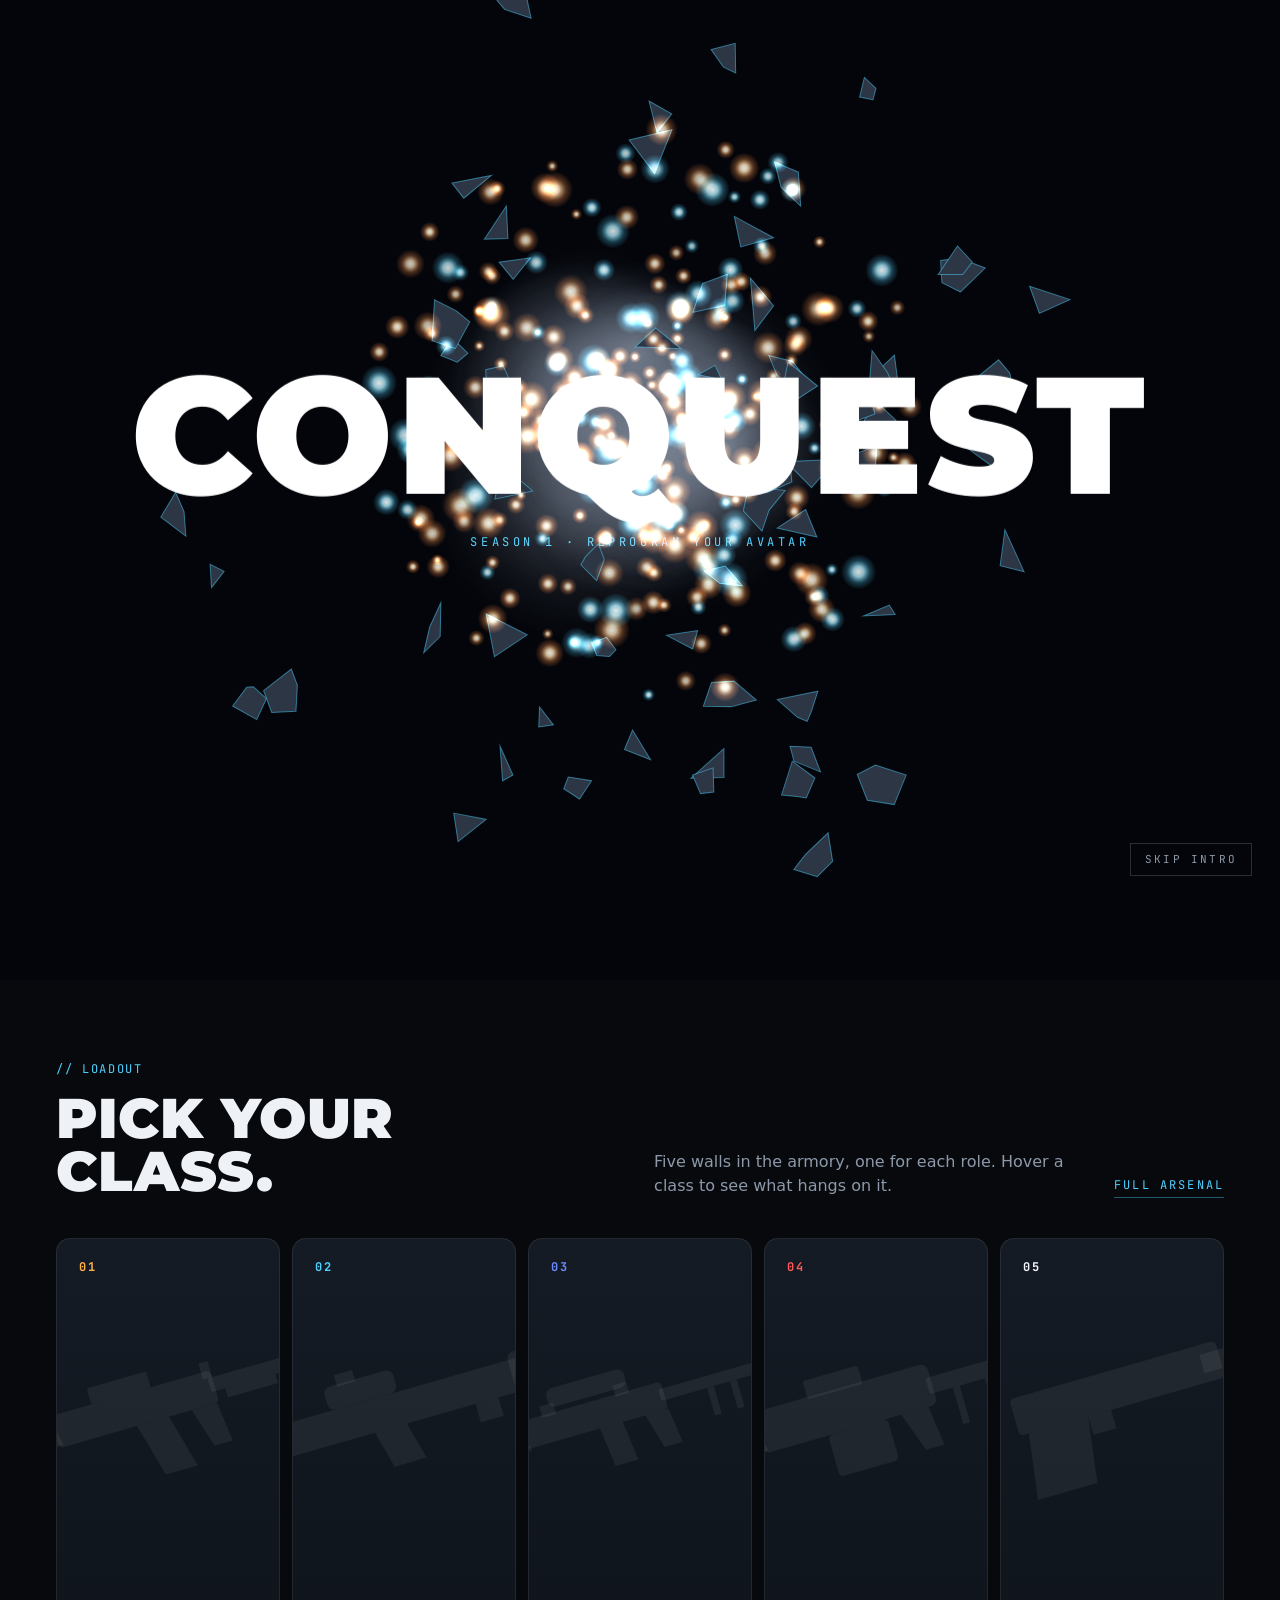
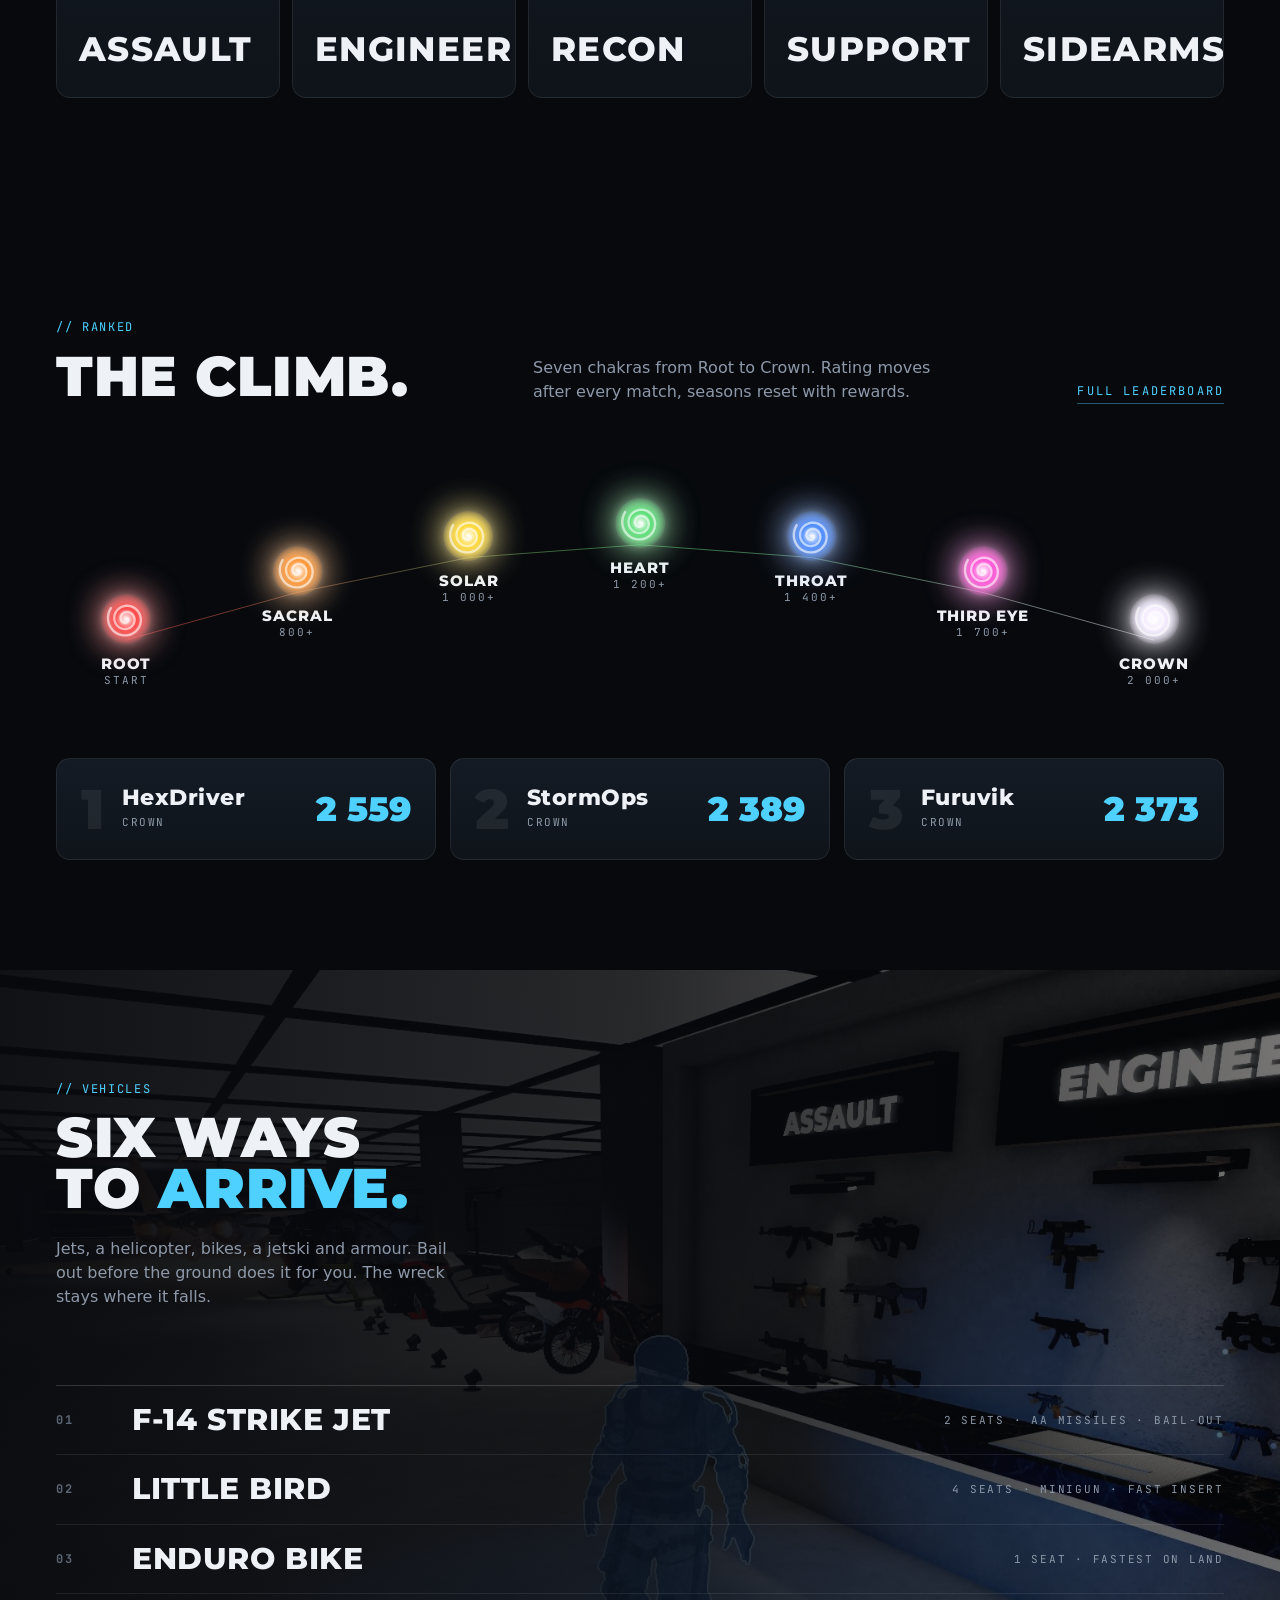
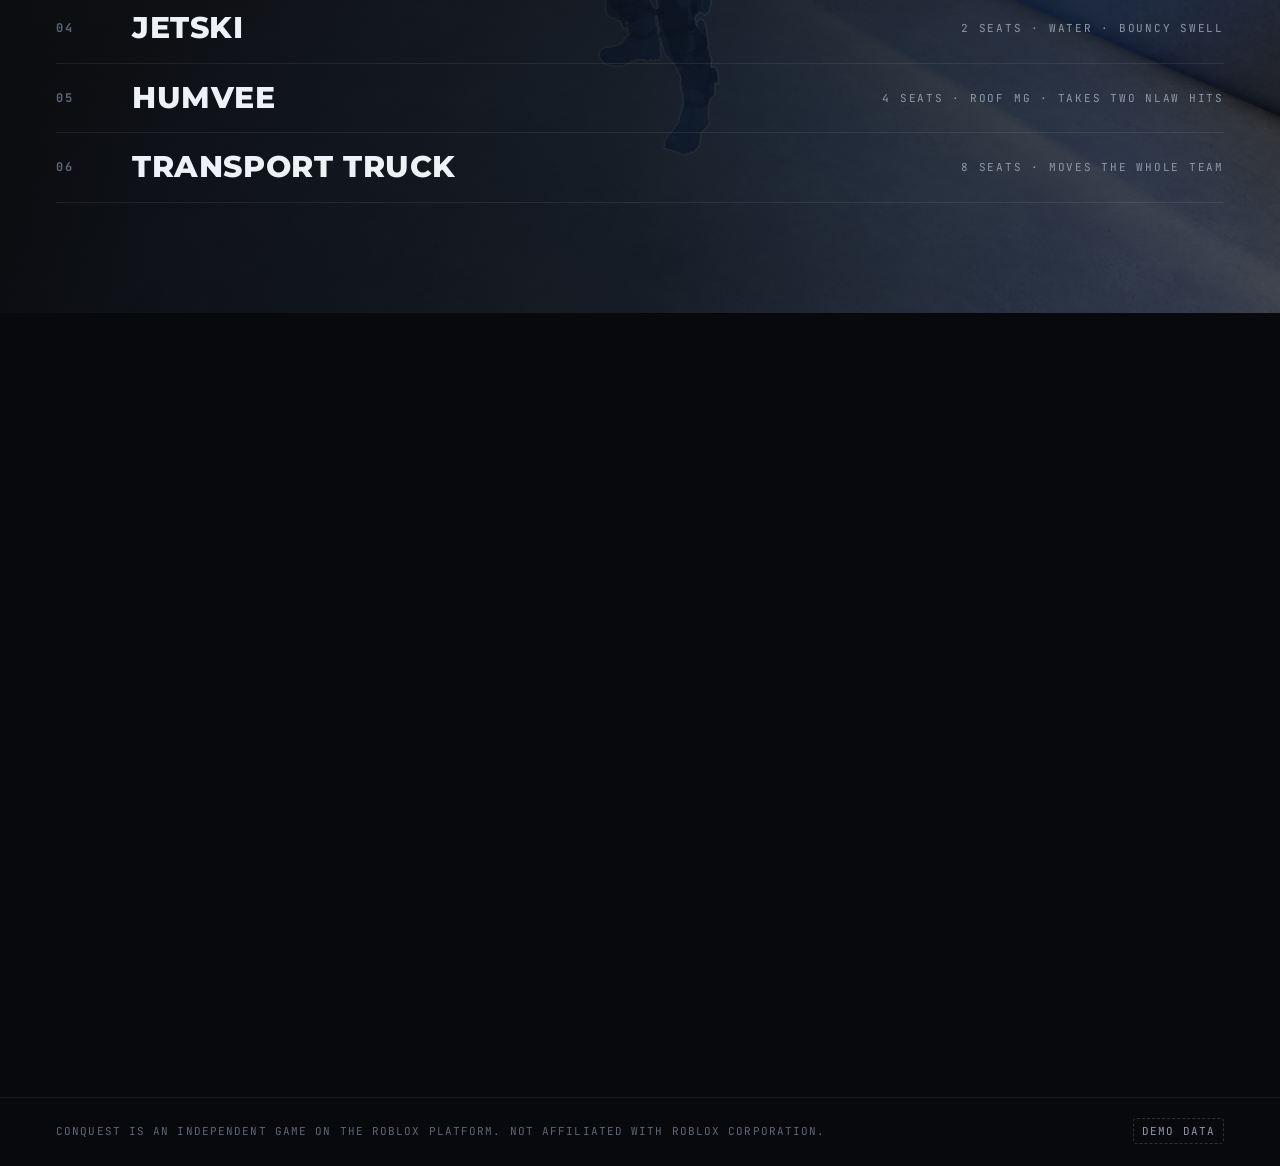
==== site/c/index.html @ e59a187a "Prototype C: storm intro, full-screen hero with stage switcher, A look with B section layout Co-Auth" ====
<!doctype html>
<html lang="en">
<head>
<meta charset="utf-8">
<meta name="viewport" content="width=device-width,initial-scale=1">
<title>Conquest · Prototype C</title>
<meta name="description" content="Conquest reprograms the Roblox avatar into a full operator. Five classes, vehicles, jets, and an NLAW that locks on.">
<link rel="stylesheet" href="../site.css">
<link rel="stylesheet" href="c.css">
<script>document.documentElement.classList.add("js")</script>
<script src="../config.js"></script>
<script src="../data.js"></script>
<script src="../site.js" defer></script>
<script src="c.js" defer></script>
</head>
<body data-page="home">
<canvas id="fx"></canvas>
<div class="intro" id="intro">
  <div class="bd"></div>
  <div class="xh"><i></i></div>
  <div class="radio" id="radio"><div>// incoming transmission</div><div>// lock confirmed · grid 44N</div><div>// brace</div></div>
  <div class="wave"></div><div class="wave w2"></div>
  <div class="flash"></div>
  <div class="slamwrap"><div class="slam" data-text="CONQUEST">CONQUEST</div><div class="slamsub">Season 1 · reprogram your avatar</div></div>
  <button class="skip" id="skip" type="button">Skip intro</button>
</div>
<div class="page" id="page">
<header class="cnav">
  <div class="cnav-top wrap">
    <button class="burger" id="burger" aria-label="Menu" aria-expanded="false"><i></i><i></i><i></i></button>
    <a class="logo big" href="index.html"><span class="mark"></span>CONQUEST</a>
    <div class="cnav-right"><span class="live"><i></i><b data-live="playing">–</b> online</span><a class="btn btn-primary" data-link="game" href="#"><span class="ico"></span>Play</a></div>
  </div>
  <nav class="pills links" id="menu">
    <a class="on" href="index.html">Home</a><a href="../arsenal.html">Arsenal</a><a href="../arsenal.html?tab=vehicles">Vehicles</a><a href="../ranks.html">Ranks</a><a href="../arsenal.html#patch">Patch notes</a><a data-link="discord" href="#">Discord</a><a href="../index.html" class="dim">Proto A</a><a href="../b/index.html" class="dim">Proto B</a>
  </nav>
</header>

<section class="mega hero-c" id="hero">
  <div class="bgimg"></div>
  <div class="scan"></div>
  <div class="ghost g1" style="background-image:url(../img/veh-jet.jpg)"></div>
  <div class="ghost g2" style="background-image:url(../img/veh-heli.jpg)"></div>
  <div class="floor"></div>
  <div class="glow"></div>
  <div class="podium"></div>
  <div class="figure" id="figure">
    <div class="stagefig s0"><div class="noob" data-blocky="430"></div></div>
    <div class="stagefig s1"><img src="../img/rig.png" alt="Rig"></div>
    <div class="stagefig s2"><div class="holo"><img src="../img/holo.png" alt="Hologram"><i></i></div></div>
    <div class="stagefig s3 on"><img class="op-big" src="../img/soldier.png" alt="Operator"></div>
  </div>
  <div class="mega-copy">
    <div class="kicker" id="mega-kicker">// season 1 · live on roblox</div>
    <h1 id="mega-title">Reprogram<br>your avatar</h1>
    <p class="lead" id="mega-sub">Five classes. Jets, helicopters, bikes. An NLAW that actually locks on. Free on Roblox.</p>
    <div class="cta"><a class="btn btn-primary" data-link="game" href="#"><span class="ico"></span>Play on Roblox</a><a class="btn btn-ghost" data-link="discord" href="#">Join Discord</a></div>
    <div class="dots" id="dots"></div>
  </div>
  <button class="arrow l" id="prev" aria-label="Previous stage">‹</button><button class="arrow r" id="next" aria-label="Next stage">›</button>
  <div class="hud-stats">
    <span><b data-live="playing">–</b> operators online</span><span><b data-board-sum="jets">–</b> jets downed</span><span>season ends in <b data-countdown="">–</b></span>
  </div>
  <div class="scrollcue">Scroll<i></i></div>
</section>

<div class="ticker"><div class="track" id="ticker"></div></div>

<section class="sec" id="classes">
  <div class="sechead rv"><div><div class="kicker">// loadout</div><h2 style="margin-top:14px">Pick your class.</h2></div><p>Five walls in the armory, one for each role. Hover a class to see what hangs on it.</p><a class="more" href="../arsenal.html">Full arsenal</a></div>
  <div class="posters rv" id="posters"></div>
</section>

<section class="sec climb" id="climb">
  <div class="sechead rv"><div><div class="kicker">// ranked</div><h2 style="margin-top:14px">The climb.</h2></div><p>Seven chakras from Root to Crown. Rating moves after every match, seasons reset with rewards.</p><a class="more" href="../ranks.html">Full leaderboard</a></div>
  <div class="path rv" id="path"></div>
  <div class="top3 rv" id="top3"></div>
</section>

<section class="sec hangar" id="hangar">
  <div class="grid2">
    <div class="rv"><div class="kicker">// vehicles</div><h2 style="margin-top:14px">Six ways<br>to <em>arrive.</em></h2><p style="color:var(--muted);max-width:420px;margin-top:22px;font-size:16px">Jets, a helicopter, bikes, a jetski and armour. Bail out before the ground does it for you. The wreck stays where it falls.</p></div>
    <div class="vlist rv" id="vlist"></div>
  </div>
</section>

<section class="sec" id="intel">
  <div class="sechead rv"><div><div class="kicker">// patch notes</div><h2 style="margin-top:14px">Latest intel.</h2></div><p>Every release lands here first, then Discord.</p><a class="more" href="../arsenal.html#patch">All notes</a></div>
  <div class="intel rv">
    <div class="note tilt"><div class="d">v0.9.3 · 2026-10-07</div><h3>NLAW shoulder carry</h3><p>New carry animation, and the launcher head pitch follows your aim. Lock-on unchanged at 2.4 s.</p></div>
    <div class="note tilt"><div class="d">v0.9.3 · 2026-10-07</div><h3>F-14 bail-out</h3><p>Eject sequence and crash, with a proper wreck model on the way. Vehicle springs stable below 31 fps.</p></div>
    <div class="note tilt"><div class="d">v0.9.2 · 2026-10-05</div><h3>Solid forest</h3><p>637 rocks are solid, 17 trunkless trees got trunks, and the jetski swell is bouncy again.</p></div>
  </div>
  <div class="band rv"><div><h2>Join the <em>ops channel.</em></h2><p>Patch notes, match nights and bug reports live on Discord. Roblox does not allow web links in-game, so this is the door.</p></div><a class="btn btn-cyan" data-link="discord" href="#">Open Discord</a></div>
</section>

<footer class="foot">
  <span>Conquest is an independent game on the Roblox platform. Not affiliated with Roblox Corporation.</span>
  <span class="mock" data-source="">demo data</span>
</footer>
</div>
</body>
</html>
---- site/site.css ----
@font-face{font-family:'Montserrat';font-style:normal;font-weight:700 900;src:url('fonts/Montserrat-800.woff2') format('woff2');}
@font-face{font-family:'JetBrains Mono';font-style:normal;font-weight:400 700;src:url('fonts/JetBrainsMono-400.woff2') format('woff2');}
:root{
  --bg:#07090d; --bg2:#0b0f15; --panel:#0f141b; --panel2:#141b24; --panel3:#1a222d;
  --line:rgba(255,255,255,.08); --line2:rgba(255,255,255,.16);
  --text:#eef2f7; --muted:#8d99a9; --dim:#5c6775;
  --cyan:#4fd1ff; --cyan2:#1ba2ea; --cyanglow:rgba(79,209,255,.45);
  --white:#f5f8ff; --olive:#95a35e; --gold:#ffc857; --red:#ff5a5a; --green:#7ee787; --violet:#b58cff; --blue:#6c8cff;
  --display:'Montserrat','Inter',sans-serif; --body:'Inter',system-ui,sans-serif; --mono:'JetBrains Mono',ui-monospace,monospace;
}
*{box-sizing:border-box}
html,body{margin:0;padding:0}
body{min-width:320px;background:
  radial-gradient(1100px 520px at 72% -8%, rgba(79,209,255,.09), transparent 60%),
  radial-gradient(900px 500px at 5% 110%, rgba(149,163,94,.07), transparent 60%),
  var(--bg);color:var(--text);font-family:var(--body);font-size:15px;line-height:1.5;-webkit-font-smoothing:antialiased;overflow:hidden}
a{color:inherit;text-decoration:none}
.wrap{max-width:1600px;margin:0 auto;padding:0 56px}
.mono{font-family:var(--mono)}
.kicker{font-family:var(--mono);font-size:12px;letter-spacing:.14em;text-transform:uppercase;color:var(--cyan)}
.muted{color:var(--muted)}
h1,h2,h3{font-family:var(--display);text-transform:uppercase;letter-spacing:.01em;margin:0;line-height:.95}
h1{font-weight:900;font-size:76px}
h2{font-weight:800;font-size:40px}
h3{font-weight:800;font-size:20px;letter-spacing:.04em}

/* nav */
.navbar{position:sticky;top:0;z-index:50;background:rgba(7,9,13,.74);backdrop-filter:blur(16px);-webkit-backdrop-filter:blur(16px);border-bottom:1px solid var(--line)}
.nav{height:78px;display:flex;align-items:center;justify-content:space-between;position:relative}
[id]{scroll-margin-top:100px}
.burger{display:none;width:42px;height:42px;border-radius:8px;border:1px solid var(--line2);background:rgba(255,255,255,.03);flex-direction:column;align-items:center;justify-content:center;gap:5px;cursor:pointer}
.burger i{display:block;width:18px;height:2px;background:var(--text);border-radius:2px;transition:.25s}
.burger[aria-expanded="true"] i:nth-child(1){transform:translateY(7px) rotate(45deg)}
.burger[aria-expanded="true"] i:nth-child(2){opacity:0}
.burger[aria-expanded="true"] i:nth-child(3){transform:translateY(-7px) rotate(-45deg)}
.logo{display:flex;align-items:center;gap:12px;font-family:var(--display);font-weight:900;font-size:22px;letter-spacing:.1em}
.logo .mark{width:34px;height:34px;border-radius:8px;background:linear-gradient(135deg,#1f2a36,#0b1017);border:1px solid var(--line2);display:grid;place-items:center;position:relative}
.logo .mark::before{content:"";position:absolute;inset:7px;border-radius:50%;border:3px solid var(--white);box-shadow:0 0 12px rgba(255,255,255,.7),inset 0 0 8px rgba(255,255,255,.5)}
.logo b{color:var(--cyan)}
.links{display:flex;gap:34px;font-family:var(--mono);font-size:12px;letter-spacing:.16em;text-transform:uppercase;color:var(--muted)}
.links a{padding:8px 0;position:relative;transition:color .2s}
.links a:hover{color:var(--text)}
.links a.on{color:var(--text)}
.links a.on::after{content:"";position:absolute;left:0;right:0;bottom:-2px;height:2px;background:var(--cyan);box-shadow:0 0 10px var(--cyanglow)}
.right{display:flex;align-items:center;gap:16px}
.live{display:flex;align-items:center;gap:8px;font-family:var(--mono);font-size:12px;letter-spacing:.1em;color:var(--muted);padding:9px 14px;border:1px solid var(--line);border-radius:999px}
.live i{width:8px;height:8px;border-radius:50%;background:var(--green);box-shadow:0 0 10px var(--green)}
.live b{color:var(--text);font-weight:700}
.btn{display:inline-flex;align-items:center;gap:10px;font-family:var(--display);font-weight:800;font-size:13px;letter-spacing:.1em;text-transform:uppercase;padding:14px 22px;border-radius:8px;border:1px solid transparent;white-space:nowrap}
.btn-primary{background:var(--white);color:#0a0d12;box-shadow:0 0 0 1px rgba(255,255,255,.2),0 8px 30px rgba(255,255,255,.12)}
.btn-ghost{border-color:var(--line2);color:var(--text);background:rgba(255,255,255,.03)}
.btn-cyan{background:var(--cyan);color:#06202b;box-shadow:0 8px 30px var(--cyanglow)}
.btn .ico{width:16px;height:16px;display:inline-block;border-radius:3px;background:currentColor;opacity:.9}

/* in-game style class sign */
.sign{display:inline-flex;align-items:center;justify-content:center;background:#0a0b0d;color:#fff;font-family:var(--display);font-weight:800;font-size:17px;letter-spacing:.06em;text-transform:uppercase;padding:18px 34px;border-radius:6px;border:1px solid rgba(255,255,255,.06);box-shadow:inset 0 1px 0 rgba(255,255,255,.08),0 10px 30px rgba(0,0,0,.5);position:relative}
.sign.on{box-shadow:inset 0 1px 0 rgba(255,255,255,.08),0 0 0 1px rgba(79,209,255,.5),0 0 30px rgba(79,209,255,.25)}
.sign.on::after{content:"";position:absolute;left:12%;right:12%;bottom:-7px;height:3px;background:var(--cyan);box-shadow:0 0 14px var(--cyan)}
.sign .sub{position:absolute;right:10px;top:-10px;font-family:var(--mono);font-size:10px;letter-spacing:.1em;background:#fff;color:#000;padding:2px 6px;border-radius:3px;font-weight:700}

/* HUD key chip */
.key{display:inline-grid;place-items:center;width:34px;height:34px;border-radius:7px;border:1px solid rgba(255,255,255,.35);background:rgba(10,12,16,.7);font-family:var(--mono);font-size:13px;color:#e5e9ef;box-shadow:0 0 0 1px rgba(0,0,0,.6)}

/* glowing platform ring */
.ring{position:absolute;left:50%;transform:translateX(-50%);width:230px;height:64px;border-radius:50%;background:radial-gradient(ellipse at center,#0d1117 0%,#0a0d12 60%,#05070a 100%);box-shadow:0 18px 40px rgba(0,0,0,.7)}
.ring::before{content:"";position:absolute;inset:7px;border-radius:50%;border:4px solid var(--rc,#fff);box-shadow:0 0 18px var(--rc,#fff),inset 0 0 14px var(--rc,#fff);opacity:.95}
.ring::after{content:"";position:absolute;inset:0;border-radius:50%;border:1px solid rgba(255,255,255,.1)}

/* panels */
.panel{background:linear-gradient(180deg,var(--panel2),var(--panel));border:1px solid var(--line);border-radius:14px}
.tile{padding:22px 24px;border-radius:12px;background:var(--panel);border:1px solid var(--line)}
.tile .n{font-family:var(--display);font-weight:800;font-size:34px;letter-spacing:.01em}
.tile .l{font-family:var(--mono);font-size:11px;letter-spacing:.14em;text-transform:uppercase;color:var(--muted);margin-top:4px}

/* bars */
.bar{height:6px;border-radius:3px;background:rgba(255,255,255,.08);position:relative;overflow:hidden}
.bar i{position:absolute;left:0;top:0;bottom:0;border-radius:3px;background:linear-gradient(90deg,var(--cyan2),var(--cyan));box-shadow:0 0 10px var(--cyanglow)}
.bar.w i{background:linear-gradient(90deg,#c8d2de,#fff)}
.bar.o i{background:linear-gradient(90deg,#6f7c3c,var(--olive))}
.statrow{display:grid;grid-template-columns:120px 1fr 92px;align-items:center;gap:14px;font-family:var(--mono);font-size:12px;letter-spacing:.08em;text-transform:uppercase;color:var(--muted)}
.statrow b{color:var(--text);text-align:right;font-weight:700;white-space:nowrap}

/* tier chevrons */
.tier{display:inline-flex;align-items:center;gap:8px;font-family:var(--mono);font-size:11px;letter-spacing:.12em;text-transform:uppercase;color:var(--tc,var(--muted))}
.tier svg{width:18px;height:18px;filter:drop-shadow(0 0 6px var(--tc,transparent))}

.tag{display:inline-block;font-family:var(--mono);font-size:10px;letter-spacing:.14em;text-transform:uppercase;padding:4px 8px;border-radius:4px;border:1px solid var(--line2);color:var(--muted)}
.tag.new{color:#06202b;background:var(--cyan);border-color:transparent;font-weight:700}
.tag.fix{color:#1b1200;background:var(--gold);border-color:transparent;font-weight:700}

.foot{display:flex;justify-content:space-between;align-items:center;padding:20px 56px;border-top:1px solid var(--line);font-family:var(--mono);font-size:11px;letter-spacing:.1em;text-transform:uppercase;color:var(--dim)}
.foot .mock{color:var(--muted);border:1px dashed var(--line2);padding:4px 8px;border-radius:4px}

/* ---------- index: hero + reprogramming stage ---------- */
.hero{display:grid;grid-template-columns:500px 1fr;gap:44px;align-items:center;padding-top:52px;padding-bottom:36px}
.lead{font-size:17px;color:var(--muted);max-width:440px;margin:22px 0 26px}
.cta{display:flex;gap:12px}
.term{margin:30px 0 0;padding:18px 20px;border-radius:10px;background:#05070a;border:1px solid var(--line);font:12.5px/1.85 var(--mono);color:var(--muted);overflow:hidden;min-height:132px}
.term .v.ok{color:var(--green)}.term .v.q{color:var(--dim)}
.term b{color:var(--green);font-weight:400}.term .p{color:var(--cyan)}.term .q{color:var(--dim)}.term .k{color:var(--text)}
.stage{position:relative;height:640px;overflow:hidden;background:radial-gradient(900px 400px at 50% 110%,rgba(79,209,255,.10),transparent 60%),linear-gradient(180deg,#0f151d,#080b10)}
.stage-head{position:absolute;left:22px;right:22px;top:18px;display:flex;justify-content:space-between;align-items:center;z-index:5}
.prog{display:flex;align-items:center;gap:12px;font-size:12px;letter-spacing:.12em;color:var(--text)}
.pbar{display:inline-block;width:180px;height:6px;border-radius:3px;background:rgba(255,255,255,.08);overflow:hidden;position:relative}
.pbar b{position:absolute;left:0;top:0;bottom:0;background:linear-gradient(90deg,var(--cyan2),var(--cyan));box-shadow:0 0 12px var(--cyanglow)}
.floor{position:absolute;left:-25%;right:-25%;bottom:0;height:48%;background-image:linear-gradient(rgba(79,209,255,.18) 1px,transparent 1px),linear-gradient(90deg,rgba(79,209,255,.18) 1px,transparent 1px);background-size:64px 64px;transform:perspective(700px) rotateX(63deg);transform-origin:50% 100%;-webkit-mask-image:linear-gradient(180deg,transparent 0,#000 45%);mask-image:linear-gradient(180deg,transparent 0,#000 45%)}
.hex{position:absolute;right:22px;top:64px;margin:0;font:11px/1.7 var(--mono);color:rgba(79,209,255,.11);letter-spacing:.06em;text-align:right;z-index:1;-webkit-mask-image:linear-gradient(180deg,#000 20%,transparent 95%);mask-image:linear-gradient(180deg,#000 20%,transparent 95%)}
.beam{position:absolute;top:54px;bottom:36px;left:74.6%;width:2px;background:linear-gradient(180deg,transparent,var(--cyan) 12%,var(--cyan) 88%,transparent);box-shadow:0 0 18px 4px var(--cyanglow);z-index:4;animation:pulse 1.6s ease-in-out infinite alternate}
.beam::before{content:"";position:absolute;top:0;bottom:0;left:-70px;width:140px;background:linear-gradient(90deg,transparent,rgba(79,209,255,.14),transparent)}
.dust{position:absolute;inset:0;pointer-events:none;z-index:4}
.dust i{position:absolute;background:var(--cyan);box-shadow:0 0 8px var(--cyanglow);animation:tw 2.4s ease-in-out infinite alternate}
@keyframes tw{from{opacity:.15}to{opacity:1}}
@keyframes pulse{from{opacity:.75}to{opacity:1}}
.fig{position:absolute;bottom:118px;width:25%;margin:0;display:flex;flex-direction:column;align-items:center;justify-content:flex-end;height:400px;z-index:3}
.f1{left:0}.f2{left:25%}.f3{left:50%}.f4{left:75%}
.fig .ring{bottom:-24px;z-index:0}
.fig > img,.fig .holo,.fig .noob{position:relative;z-index:2}
.fig > img{height:340px;width:auto;display:block}
.fig .noob{height:262px;margin-bottom:-6px}
.noob{position:relative;display:inline-block}
.noob svg{height:262px;width:auto;display:block;filter:drop-shadow(0 10px 18px rgba(0,0,0,.6))}
.noob .g{position:absolute;inset:0;mix-blend-mode:screen;opacity:.8}
.noob .g1{clip-path:inset(26% 0 60% 0);transform:translateX(12px);filter:sepia(1) saturate(7) hue-rotate(150deg)}
.noob .g2{clip-path:inset(64% 0 20% 0);transform:translateX(-9px);filter:sepia(1) saturate(7) hue-rotate(300deg)}
.f2 img{filter:drop-shadow(0 0 14px rgba(181,140,255,.6)) saturate(1.15)}
.holo{position:relative;-webkit-mask-image:linear-gradient(90deg,#000 55%,rgba(0,0,0,.15) 100%);mask-image:linear-gradient(90deg,#000 55%,rgba(0,0,0,.15) 100%)}
.holo img{height:340px;width:auto;display:block;filter:drop-shadow(0 0 18px rgba(79,209,255,.6)) brightness(1.1)}
.holo i{position:absolute;inset:0;background:repeating-linear-gradient(0deg,rgba(0,0,0,.5) 0 2px,transparent 2px 5px);-webkit-mask:url(img/holo.png) center/contain no-repeat;mask:url(img/holo.png) center/contain no-repeat}
.op{-webkit-mask-image:linear-gradient(90deg,transparent 0,rgba(0,0,0,.35) 18%,#000 42%);mask-image:linear-gradient(90deg,transparent 0,rgba(0,0,0,.35) 18%,#000 42%);filter:drop-shadow(0 0 2px rgba(255,255,255,.35)) drop-shadow(0 16px 24px rgba(0,0,0,.7))}
.fig figcaption{position:absolute;bottom:-78px;text-align:center;font:11px/1.6 var(--mono);letter-spacing:.14em;text-transform:uppercase;color:var(--muted);width:100%}
.fig figcaption span{display:block;color:var(--text)}
.f1 figcaption span{color:#ff7a45}.f2 figcaption span{color:var(--violet)}.f3 figcaption span{color:var(--cyan)}.f4 figcaption span{color:var(--white)}
.stats{display:grid;grid-template-columns:repeat(4,1fr);gap:16px;padding-top:6px}
.feat{display:grid;grid-template-columns:repeat(3,1fr);gap:16px;padding-top:26px;padding-bottom:40px}
.card{position:relative;height:270px;border-radius:14px;overflow:hidden;border:1px solid var(--line);background-size:cover;background-position:center}
.card::after{content:"";position:absolute;inset:0;background:linear-gradient(180deg,rgba(7,9,13,.05),rgba(7,9,13,.55) 55%,rgba(7,9,13,.95))}
.card .c{position:absolute;left:24px;right:24px;bottom:22px;z-index:1}
.card .c p{margin:8px 0 14px;color:var(--muted);font-size:14px}
.card .go{font-family:var(--mono);font-size:11px;letter-spacing:.16em;text-transform:uppercase;color:var(--cyan)}
.card .kicker{display:block;margin-bottom:8px}

/* ---------- ranks ---------- */
.banner{position:relative;height:470px;background:url(img/bg-armory.jpg) center 62%/cover no-repeat;border-bottom:1px solid var(--line)}
.banner::after{content:"";position:absolute;inset:0;background:linear-gradient(90deg,rgba(7,9,13,.96) 0%,rgba(7,9,13,.78) 45%,rgba(7,9,13,.35) 100%),linear-gradient(180deg,rgba(7,9,13,.2),rgba(7,9,13,.95))}
.banner .wrap{position:relative;z-index:1;height:100%;display:flex;align-items:center;justify-content:space-between;padding-bottom:0}
.banner h1{font-size:84px}
.ladder{display:flex;gap:10px;align-items:flex-end}
.ladder .t{display:flex;flex-direction:column;align-items:center;gap:6px;font:10px/1.2 var(--mono);letter-spacing:.12em;text-transform:uppercase;color:var(--muted);width:92px}
.ladder .t svg{width:34px;height:34px;filter:drop-shadow(0 0 8px var(--tc))}
.ladder .t b{color:var(--text);font-weight:700}
.ladder .t.cur{color:var(--text)}
.ranks{display:grid;grid-template-columns:1fr 340px;gap:24px;padding-top:28px;padding-bottom:40px}
.podium{display:grid;grid-template-columns:1fr 1.15fr 1fr;gap:14px;align-items:end;margin-bottom:18px}
.pod{position:relative;padding:22px 22px 20px;border-radius:14px;background:linear-gradient(180deg,var(--panel3),var(--panel));border:1px solid var(--line);overflow:hidden}
.pod.first{border-color:rgba(255,200,87,.45);box-shadow:0 0 0 1px rgba(255,200,87,.2),0 20px 60px rgba(0,0,0,.5);padding-top:28px}
.pod .num{position:absolute;right:16px;top:8px;font:900 72px/1 var(--display);color:rgba(255,255,255,.06)}
.pod .ava{width:84px;height:84px;border-radius:50%;overflow:hidden;border:2px solid var(--line2);background:#0a0d12;margin-bottom:14px;position:relative}
.pod.first .ava{width:104px;height:104px;border-color:var(--gold);box-shadow:0 0 24px rgba(255,200,87,.35)}
.pod .ava img{position:absolute;left:50%;top:6px;transform:translateX(-50%);height:260px;width:auto}
.pod .name{font:800 22px/1.1 var(--display);letter-spacing:.02em}
.pod.first .name{font-size:28px}
.pod .rating{font:900 40px/1 var(--display);margin:12px 0 4px}
.pod.first .rating{font-size:52px}
.pod .sub{font:11px/1.6 var(--mono);letter-spacing:.1em;text-transform:uppercase;color:var(--muted)}
.pod .kv{display:flex;gap:18px;margin-top:14px;font:12px/1.4 var(--mono);color:var(--muted)}
.pod .kv b{display:block;color:var(--text);font-size:15px}
.up{color:var(--green)}.down{color:var(--red)}
table.lb{width:100%;border-collapse:collapse;font-size:14px}
table.lb th{font:11px/1 var(--mono);letter-spacing:.14em;text-transform:uppercase;color:var(--dim);text-align:left;padding:10px 14px;border-bottom:1px solid var(--line)}
table.lb td{padding:12px 14px;border-bottom:1px solid var(--line);vertical-align:middle}
table.lb tr:hover td{background:rgba(255,255,255,.02)}
table.lb .pos{font:800 15px var(--display);color:var(--muted);width:48px}
table.lb .pl{font-weight:600;display:flex;align-items:center;gap:12px}
table.lb .pl i{width:30px;height:30px;border-radius:50%;background:linear-gradient(135deg,#232c38,#0e1319);border:1px solid var(--line2);display:inline-block}
table.lb .r{font:700 15px var(--mono)}
table.lb .n{font-family:var(--mono);color:var(--muted)}
.spark{display:inline-flex;align-items:flex-end;gap:2px;height:22px;width:70px}
.spark i{flex:1;background:var(--cyan2);border-radius:1px;opacity:.85}
.side{display:flex;flex-direction:column;gap:14px}
.search{display:flex;gap:8px}
.search input{flex:1;height:46px;border-radius:8px;border:1px solid var(--line2);background:#05070a;color:var(--text);padding:0 14px;font:14px var(--body)}
.search .btn{padding:0 18px}
.seg{display:flex;border:1px solid var(--line2);border-radius:8px;overflow:hidden;font:11px/1 var(--mono);letter-spacing:.12em;text-transform:uppercase}
.seg span{flex:1;text-align:center;padding:12px 6px;color:var(--muted)}
.seg span.on{background:rgba(79,209,255,.12);color:var(--cyan)}
.side .tile h3{margin-bottom:10px}
.side .tile p{margin:0;color:var(--muted);font-size:14px}
.side .tile .big{font:900 30px/1 var(--display);margin:8px 0 2px}
.reward{display:flex;gap:14px;align-items:center}
.reward .sw{width:64px;height:64px;border-radius:10px;background:linear-gradient(135deg,#dfe6ee 0 25%,#8e99a6 25% 50%,#2a323c 50% 75%,#c7d0da 75%);border:1px solid var(--line2);flex:none}

/* ---------- arsenal ---------- */
.arshead{display:flex;justify-content:space-between;align-items:flex-end;padding-top:44px;padding-bottom:26px}
.arshead p{margin:10px 0 0;color:var(--muted);font-size:16px;max-width:560px}
.signs{display:flex;gap:14px;padding-bottom:28px}
.featured{position:relative;min-height:420px;border-radius:16px;overflow:hidden;border:1px solid var(--line);background:url(img/bg-nlaw.jpg) 62% 42%/cover no-repeat}
.featured::after{content:"";position:absolute;inset:0;background:linear-gradient(90deg,rgba(7,9,13,.97) 0%,rgba(7,9,13,.86) 38%,rgba(7,9,13,.2) 70%,rgba(7,9,13,0) 100%)}
.featured .c{position:relative;padding:34px 36px 36px;width:600px;max-width:100%;z-index:1;display:flex;flex-direction:column;min-height:420px}
.featured h2{font-size:64px;margin:10px 0 8px}
.featured p{margin:0 0 18px;color:var(--muted);font-size:15px;max-width:460px}
.featured .stats2{display:flex;flex-direction:column;gap:10px;margin-top:auto;padding-top:14px}
.featured .keys{position:absolute;right:28px;top:28px;display:flex;gap:8px;z-index:1}
.featured .unlock{position:absolute;right:28px;bottom:26px;z-index:1;font:11px/1 var(--mono);letter-spacing:.14em;text-transform:uppercase;color:var(--text);background:rgba(5,7,10,.7);border:1px solid var(--line2);padding:10px 14px;border-radius:6px}
.arsgrid{display:grid;grid-template-columns:1fr 340px;gap:24px;padding-top:24px;padding-bottom:40px}
.weapons{display:grid;grid-template-columns:repeat(4,1fr);gap:14px}
.wcard{padding:16px 16px 14px;border-radius:12px;background:var(--panel);border:1px solid var(--line);position:relative}
.wcard .sil{height:64px;display:flex;align-items:center;justify-content:center;color:#cfd7e1;margin-bottom:8px}
.wcard .sil svg{width:140px;height:auto;filter:drop-shadow(0 6px 10px rgba(0,0,0,.6))}
.wcard h3{font-size:17px}
.wcard .cls{font:10px/1 var(--mono);letter-spacing:.14em;text-transform:uppercase;color:var(--muted);margin:6px 0 12px}
.wcard .mini{display:grid;grid-template-columns:30px 1fr;gap:6px 10px;align-items:center;font:10px/1 var(--mono);letter-spacing:.1em;color:var(--dim)}
.wcard .lvl{position:absolute;right:12px;top:12px}
.vehicles{display:grid;grid-template-columns:repeat(4,1fr);gap:14px;margin-top:22px}
.vcard{border-radius:12px;overflow:hidden;background:var(--panel);border:1px solid var(--line)}
.vcard .ph{height:130px;background-size:cover;background-position:center;filter:saturate(1.05)}
.vcard .c{padding:14px 16px 16px}
.vcard .c p{margin:4px 0 0;font:11px/1.6 var(--mono);letter-spacing:.1em;text-transform:uppercase;color:var(--muted)}
.notes{display:flex;flex-direction:column;gap:0}
.notes .v{display:flex;justify-content:space-between;align-items:baseline;padding:14px 0 10px;border-bottom:1px solid var(--line)}
.notes .v b{font:800 16px var(--display);letter-spacing:.04em}
.notes .v span{font:11px var(--mono);color:var(--dim);letter-spacing:.1em}
.notes ul{list-style:none;margin:0;padding:10px 0 6px}
.notes li{display:flex;gap:10px;align-items:flex-start;padding:7px 0;font-size:13.5px;color:#c9d2dd}
.notes li .tag{flex:none;margin-top:2px}

/* ---------- responsive ---------- */
@media (max-width:1280px){
  .hero{grid-template-columns:1fr;gap:28px}
  .stage{height:600px}
  .ranks,.arsgrid{grid-template-columns:1fr}
  .weapons,.vehicles{grid-template-columns:repeat(2,1fr)}
  .banner h1{font-size:64px}
}
@media (max-width:860px){
  .wrap{padding:0 16px}
  .burger{display:inline-flex}
  .links{display:none;position:absolute;top:100%;left:-16px;right:-16px;flex-direction:column;gap:4px;padding:14px 16px 18px;background:rgba(7,9,13,.97);border-bottom:1px solid var(--line);font-size:14px}
  .links.open{display:flex}
  .links a{padding:12px 8px;border-radius:8px}
  .links a.on::after{display:none}
  .links a.on{background:rgba(79,209,255,.1);color:var(--cyan)}
  h1{font-size:46px}
  .stage{height:auto;padding:70px 0 90px;display:grid;grid-template-columns:1fr 1fr}
  .fig{position:relative;left:auto;bottom:auto;width:auto;height:380px;margin:0 0 96px}
  .dust,.live{display:none}
  .nav .btn{padding:12px 14px;font-size:11px}
  .beam,.hex{display:none}
  .stats,.feat{grid-template-columns:1fr 1fr}
  .feat .card:last-child{grid-column:1/-1}
  .podium{grid-template-columns:1fr}
  .banner{height:auto}
  .banner .wrap{flex-direction:column;align-items:flex-start;gap:20px;padding-top:40px}
  .ladder{flex-wrap:wrap}
  .featured{height:auto}
  .featured .c{position:static;width:auto;padding:28px 20px}
  .featured .keys,.featured .unlock{display:none}
  .signs{flex-wrap:wrap}
  .weapons,.vehicles{grid-template-columns:1fr}
  .foot{flex-direction:column;gap:10px;align-items:flex-start}
}

/* chakra spine (rank tiers) */
.spine{position:relative;display:flex;flex-direction:column;gap:8px;padding:16px 26px 16px 16px;border-radius:44px;background:linear-gradient(180deg,rgba(255,255,255,.07),rgba(255,255,255,.015));border:1px solid var(--line);backdrop-filter:blur(6px)}
.spine::before{content:"";position:absolute;left:35px;top:24px;bottom:24px;width:3px;border-radius:2px;background:linear-gradient(180deg,#fff,rgba(255,255,255,.35) 40%,rgba(255,75,75,.5));filter:blur(1.2px);opacity:.8}
.spine .s{position:relative;display:flex;align-items:center;gap:16px;font:10px/1.35 var(--mono);letter-spacing:.12em;text-transform:uppercase;color:var(--muted)}
.spine .s b{display:block;color:var(--text);font-size:12px;letter-spacing:.14em}
.spine .s svg{flex:none;filter:drop-shadow(0 0 14px var(--tc)) drop-shadow(0 0 3px rgba(255,255,255,.8))}
.tier svg{filter:drop-shadow(0 0 7px var(--tc,transparent))}
@media (max-width:860px){.spine{align-self:flex-start}}

/* ---------- interactivity ---------- */
.js .rv{opacity:0;transform:translateY(16px);transition:opacity .7s ease,transform .7s ease}
.js .rv.in{opacity:1;transform:none}
.tilt{transition:transform .25s ease,box-shadow .25s ease;will-change:transform}
.tilt:hover{box-shadow:0 24px 60px rgba(0,0,0,.55)}
.live i{animation:blink 1.8s ease-in-out infinite}
@keyframes blink{0%,100%{box-shadow:0 0 4px var(--green)}50%{box-shadow:0 0 14px var(--green)}}
/* hero sequence */
.stage.anim .fig .noob,.stage.anim .fig>img,.stage.anim .fig .holo{transition:filter .55s ease,opacity .55s ease}
.stage.anim .fig:not(.active) .noob,.stage.anim .fig:not(.active)>img,.stage.anim .fig:not(.active) .holo{filter:grayscale(1) brightness(.3) blur(.6px);opacity:.75}
.stage.anim .fig:not(.active) .ring::before{opacity:.18;box-shadow:none}
.stage.anim .fig .ring::before{transition:opacity .5s,box-shadow .5s}
.fig.active .ring::before{animation:ringpop .7s ease}
@keyframes ringpop{0%{transform:scale(.85);filter:brightness(2)}100%{transform:none}}
.stage.anim .fig:not(.active) figcaption span{color:var(--dim)}
.fig{cursor:pointer}
.fig .tip{position:absolute;top:10px;left:50%;transform:translate(-50%,-6px);width:200px;padding:10px 12px;border-radius:10px;background:rgba(5,7,10,.92);border:1px solid var(--line2);font:11px/1.5 var(--mono);letter-spacing:.06em;color:var(--muted);opacity:0;pointer-events:none;transition:.25s;z-index:6;text-transform:none}
.fig .tip b{display:block;color:var(--text);letter-spacing:.12em;text-transform:uppercase;margin-bottom:4px}
.fig:hover .tip{opacity:1;transform:translate(-50%,0)}
.term .ln{opacity:0;transform:translateX(-6px);transition:opacity .35s,transform .35s;white-space:pre}
.term .ln.show{opacity:1;transform:none}
.term .ln.show.last::after{content:"▮";color:var(--cyan);animation:caret 1s steps(2) infinite;margin-left:4px}
@keyframes caret{50%{opacity:0}}
.replay{font:11px/1 var(--mono);letter-spacing:.14em;text-transform:uppercase;color:var(--muted);background:none;border:1px solid var(--line2);border-radius:6px;padding:8px 12px;cursor:pointer;transition:.2s}
.replay:hover{color:var(--text);border-color:var(--cyan)}
.flash{position:absolute;inset:0;background:var(--cyan);opacity:0;pointer-events:none;z-index:7;mix-blend-mode:screen}
.flash.go{animation:flash .5s ease-out}
@keyframes flash{0%{opacity:.35}100%{opacity:0}}
@media (prefers-reduced-motion:reduce){.js .rv{opacity:1;transform:none}.beam,.dust i,.live i{animation:none}}
/* arsenal interactivity */
.sign{cursor:pointer;transition:transform .2s,box-shadow .2s}
.sign:hover{transform:translateY(-2px)}
.wcard{cursor:pointer;transition:border-color .2s,transform .25s}
.wcard:hover{border-color:var(--line2)}
.wcard.sel{border-color:var(--cyan);box-shadow:0 0 0 1px rgba(79,209,255,.4),0 0 24px rgba(79,209,255,.15)}
.wcard.cmp{border-color:var(--gold);box-shadow:0 0 0 1px rgba(255,200,87,.4)}
.wcard .pick{position:absolute;left:12px;top:12px;width:18px;height:18px;border-radius:4px;border:1px solid var(--line2);display:none;place-items:center;font-size:11px;color:#000;background:transparent}
.compare-on .wcard .pick{display:grid}
.wcard.cmp .pick{background:var(--gold);border-color:var(--gold)}
.featured{transition:background-image .4s}
.featured .bigsil{position:absolute;right:60px;top:50%;transform:translateY(-50%);width:520px;color:rgba(255,255,255,.1);z-index:1;filter:drop-shadow(0 20px 40px rgba(0,0,0,.6))}
.featured .bigsil svg{width:100%;height:auto}
.compare{display:none;margin-top:16px;padding:18px 22px;border-radius:14px;background:var(--panel);border:1px solid rgba(255,200,87,.35)}
.compare.show{display:block}
.compare .cols{display:grid;grid-template-columns:1fr 1fr;gap:22px;margin-top:10px}
.compare h4{margin:0 0 10px;font:800 18px var(--display);letter-spacing:.03em}
.compare .statrow{grid-template-columns:90px 1fr 56px;margin:6px 0}
.compare .win i{background:linear-gradient(90deg,#c9a227,var(--gold));box-shadow:0 0 10px rgba(255,200,87,.5)}
.bar i{transition:width .6s cubic-bezier(.2,.7,.2,1)}
.key.on{background:var(--cyan);color:#06202b;border-color:var(--cyan);box-shadow:0 0 18px var(--cyanglow)}
.key{transition:.15s}
.empty{padding:40px;text-align:center;color:var(--muted);grid-column:1/-1}
.cls-pill{display:inline-block;font:10px/1 var(--mono);letter-spacing:.14em;text-transform:uppercase;color:var(--cyan);margin-left:8px}
/* ranks interactivity */
table.lb tbody tr{cursor:pointer;transition:background .15s}
table.lb tbody tr:hover td{background:rgba(79,209,255,.05)}
table.lb th.sort{cursor:pointer;user-select:none}
table.lb th.sort:hover{color:var(--text)}
table.lb th.sort.on{color:var(--cyan)}
.spine .s{cursor:help}
.pod{transition:transform .25s}
.pod:hover{transform:translateY(-4px)}
.toast{position:fixed;left:50%;bottom:24px;transform:translateX(-50%) translateY(20px);padding:12px 18px;border-radius:10px;background:rgba(5,7,10,.95);border:1px solid var(--line2);font:12px/1.4 var(--mono);letter-spacing:.08em;color:var(--text);opacity:0;transition:.3s;z-index:60;pointer-events:none}
.toast.show{opacity:1;transform:translateX(-50%)}
---- site/c/c.css ----
/* Prototype C = look of A (site.css) + section layout of B + storm intro. This file only adds to ../site.css. */
.page{position:relative;will-change:transform}
body{overflow-x:hidden}

/* ---------- storm intro ---------- */
.intro{position:fixed;inset:0;z-index:100;pointer-events:auto}
.intro .bd{position:absolute;inset:-80px;background:#03050a;transition:opacity .9s ease}
.intro.out .bd{opacity:0}
.intro.done{display:none}
.intro .radio{position:absolute;left:50%;top:50%;transform:translate(-50%,-50%);font:13px/2 var(--mono);letter-spacing:.22em;text-transform:uppercase;color:var(--cyan);text-align:left;white-space:nowrap}
.intro .radio div{opacity:0;transform:translateY(6px);transition:opacity .25s,transform .25s}
.intro .radio div.show{opacity:1;transform:none}
.intro .radio div.show.last::after{content:"▮";margin-left:6px;animation:caret 1s steps(2) infinite}
.intro .xh{position:absolute;left:50%;top:50%;width:140px;height:140px;transform:translate(-50%,-50%);opacity:.5}
.intro .xh::before,.intro .xh::after{content:"";position:absolute;background:var(--cyan);left:50%;top:50%}
.intro .xh::before{width:1px;height:100%;transform:translate(-50%,-50%)}
.intro .xh::after{height:1px;width:100%;transform:translate(-50%,-50%)}
.intro .xh i{position:absolute;inset:0;border-radius:50%;border:1px solid var(--cyan);animation:xh 1.4s ease-in-out infinite}
@keyframes xh{0%,100%{transform:scale(1);opacity:.9}50%{transform:scale(.72);opacity:.3}}
.intro.boom .radio,.intro.boom .xh{display:none}
.flash{position:absolute;inset:0;background:radial-gradient(circle at 50% 50%,#fff 0%,#dff6ff 25%,rgba(79,209,255,.5) 55%,rgba(7,9,13,0) 80%);opacity:0;pointer-events:none;z-index:4}
.boom .flash{animation:flash .7s ease-out forwards;animation-delay:var(--ad,0s);animation-play-state:var(--ps,running)}
@keyframes flash{0%{opacity:1}35%{opacity:.85}100%{opacity:0}}
.wave{position:absolute;left:50%;top:50%;width:140px;height:140px;border-radius:50%;transform:translate(-50%,-50%) scale(0);border:3px solid rgba(255,255,255,.9);box-shadow:0 0 40px 10px rgba(79,209,255,.6),inset 0 0 40px rgba(79,209,255,.5);opacity:0;pointer-events:none;z-index:3}
.boom .wave{animation:wave 1.1s cubic-bezier(.1,.8,.2,1) forwards;animation-delay:var(--ad,0s);animation-play-state:var(--ps,running)}
.boom .wave.w2{animation-delay:calc(var(--ad,0s) + .12s);border-width:1px;animation-duration:1.5s}
@keyframes wave{0%{transform:translate(-50%,-50%) scale(0);opacity:1}100%{transform:translate(-50%,-50%) scale(14);opacity:0}}
.slamwrap{position:absolute;left:50%;top:50%;transform:translate(-50%,-50%);text-align:center;z-index:5;pointer-events:none;width:100%}
.slam{display:inline-block;font:900 clamp(64px,13vw,210px)/1 var(--display);letter-spacing:.02em;color:#fff;opacity:0;position:relative}
.boom .slam{animation:slam .75s cubic-bezier(.15,.9,.2,1.05) forwards;animation-delay:var(--ad,0s);animation-play-state:var(--ps,running)}
@keyframes slam{0%{opacity:0;transform:scale(3.4);filter:blur(24px)}55%{opacity:1;transform:scale(.94);filter:blur(0)}75%{transform:scale(1.04)}100%{opacity:1;transform:scale(1)}}
.slam::before,.slam::after{content:attr(data-text);position:absolute;left:0;top:0;mix-blend-mode:screen;opacity:0}
.boom .slam::before{color:#ff3b5c;animation:chromaL .9s ease-out forwards;animation-delay:calc(var(--ad,0s) + .1s);animation-play-state:var(--ps,running)}
.boom .slam::after{color:var(--cyan);animation:chromaR .9s ease-out forwards;animation-delay:calc(var(--ad,0s) + .1s);animation-play-state:var(--ps,running)}
@keyframes chromaL{0%{opacity:.9;transform:translate(-22px,4px)}100%{opacity:0;transform:none}}
@keyframes chromaR{0%{opacity:.9;transform:translate(22px,-4px)}100%{opacity:0;transform:none}}
.slamsub{margin-top:18px;font:12px/1 var(--mono);letter-spacing:.3em;text-transform:uppercase;color:var(--cyan);opacity:0}
.boom .slamsub{animation:sub .6s ease-out forwards;animation-delay:calc(var(--ad,0s) + .9s);animation-play-state:var(--ps,running)}
@keyframes sub{to{opacity:1}}
.intro.out .slamwrap{animation:slamout .8s ease-in forwards}
@keyframes slamout{to{opacity:0;transform:translate(-50%,-56%) scale(.9);filter:blur(6px)}}
.skip{position:absolute;right:28px;bottom:24px;z-index:6;font:11px/1 var(--mono);letter-spacing:.2em;text-transform:uppercase;color:var(--muted);background:none;border:1px solid var(--line2);padding:10px 14px;cursor:pointer}
.skip:hover{color:var(--text);border-color:var(--cyan)}
#fx{position:fixed;inset:0;width:100%;height:100%;z-index:101;pointer-events:none;mix-blend-mode:screen}
#fx.ambient{z-index:1;opacity:.9}
.scrollcue{position:absolute;left:50%;bottom:14px;transform:translateX(-50%);font:10px/1 var(--mono);letter-spacing:.3em;text-transform:uppercase;color:var(--dim);display:flex;flex-direction:column;align-items:center;gap:8px}
.scrollcue i{width:1px;height:34px;background:linear-gradient(180deg,var(--cyan),transparent);animation:cue 1.6s ease-in-out infinite}
@keyframes cue{0%{transform:scaleY(0);transform-origin:top}50%{transform:scaleY(1);transform-origin:top}51%{transform-origin:bottom}100%{transform:scaleY(0);transform-origin:bottom}}
@media (prefers-reduced-motion:reduce){.intro{display:none}.hero-c .hero-copy>*,.hero-c .stage{opacity:1;transform:none}}

/* ---------- ticker (from B, A colours) ---------- */
.ticker{position:relative;border-top:1px solid var(--line);border-bottom:1px solid var(--line);background:#05070a;overflow:hidden;height:50px;display:flex;align-items:center}
.ticker .track{display:inline-flex;white-space:nowrap;animation:marq 38s linear infinite;font:12px var(--mono);letter-spacing:.18em;text-transform:uppercase;color:var(--muted)}
.ticker:hover .track{animation-play-state:paused}
.ticker .track span{padding:0 28px;display:inline-flex;align-items:center;gap:14px}
.ticker .track span::after{content:"◆";color:var(--cyan);font-size:9px}
.ticker b{color:var(--text);font-weight:700}
@keyframes marq{to{transform:translateX(-50%)}}

/* ---------- sections (layout from B) ---------- */
section.sec{padding:110px 56px}
.sechead{display:flex;justify-content:space-between;align-items:flex-end;gap:40px;margin-bottom:40px}
.sechead h2{font-size:72px;font-weight:900;line-height:.95}
.sechead p{max-width:420px;color:var(--muted);margin:0;font-size:16px}
.more{font:12px var(--mono);letter-spacing:.18em;text-transform:uppercase;color:var(--cyan);border-bottom:1px solid rgba(79,209,255,.4);padding-bottom:4px;white-space:nowrap}
.posters{display:flex;gap:12px;height:520px}
.poster{position:relative;flex:1;min-width:0;border:1px solid var(--line);border-radius:14px;background:linear-gradient(180deg,var(--panel2),var(--panel));overflow:hidden;cursor:pointer;transition:flex .55s cubic-bezier(.2,.7,.2,1),border-color .3s,box-shadow .3s}
.poster:hover{flex:2.6;border-color:rgba(79,209,255,.5);box-shadow:0 0 0 1px rgba(79,209,255,.25),0 30px 60px rgba(0,0,0,.5)}
.poster .num{position:absolute;left:22px;top:20px;font:700 12px var(--mono);letter-spacing:.2em;color:var(--pc)}
.poster .sil{position:absolute;left:50%;top:38%;transform:translate(-50%,-50%) rotate(-16deg);width:150%;color:rgba(255,255,255,.06);transition:transform .6s,color .6s}
.poster:hover .sil{transform:translate(-50%,-50%) rotate(-6deg) scale(.9);color:rgba(79,209,255,.16)}
.poster .sil svg{width:100%;height:auto}
.poster .sign-lite{position:absolute;left:22px;bottom:22px;right:22px}
.poster .sign-lite h3{font-size:34px;letter-spacing:.04em}
.poster .sign-lite p{margin:10px 0 0;color:var(--muted);font-size:14px;max-height:0;opacity:0;overflow:hidden;transition:max-height .5s,opacity .5s}
.poster:hover .sign-lite p{max-height:160px;opacity:1}
.poster .list{position:absolute;right:22px;top:58px;text-align:right;font:11px/2 var(--mono);letter-spacing:.14em;text-transform:uppercase;color:var(--dim);opacity:0;transition:opacity .5s .1s}
.poster:hover .list{opacity:1}
.poster::after{content:"";position:absolute;left:0;right:0;bottom:0;height:3px;background:var(--pc);box-shadow:0 0 18px var(--pc);transform:scaleX(0);transform-origin:left;transition:transform .5s}
.poster:hover::after{transform:none}
.climb{position:relative}
.path{position:relative;height:280px;margin:10px 0 0}
.path svg.line{position:absolute;inset:0;width:100%;height:100%}
.path .orb{position:absolute;transform:translate(-50%,-50%);display:flex;flex-direction:column;align-items:center;gap:10px;text-align:center;font:11px var(--mono);letter-spacing:.18em;text-transform:uppercase;color:var(--muted);cursor:help}
.path .orb svg{filter:drop-shadow(0 0 18px var(--tc)) drop-shadow(0 0 4px rgba(255,255,255,.9));transition:transform .3s}
.path .orb:hover svg{transform:scale(1.15)}
.path .orb b{display:block;color:var(--text);font:800 15px/1.2 var(--display);letter-spacing:.06em}
.top3{display:grid;grid-template-columns:repeat(3,1fr);gap:14px;margin-top:34px}
.t3{position:relative;padding:22px 24px;border-radius:14px;border:1px solid var(--line);background:linear-gradient(180deg,var(--panel2),var(--panel));display:flex;align-items:center;gap:18px;transition:border-color .3s,transform .3s}
.t3:hover{border-color:var(--line2);transform:translateY(-3px)}
.t3 .rank{font:900 56px/1 var(--display);color:rgba(255,255,255,.07)}
.t3 .who{flex:1}.t3 .who b{display:block;font:800 22px/1.1 var(--display);letter-spacing:.02em}
.t3 .who span{font:11px var(--mono);letter-spacing:.14em;text-transform:uppercase;color:var(--muted)}
.t3 .val{font:900 34px/1 var(--display);color:var(--cyan)}
.hangar{position:relative;background:url(../img/bg-hangar.jpg) center 40%/cover no-repeat;isolation:isolate}
.hangar::before{content:"";position:absolute;inset:0;background:linear-gradient(90deg,rgba(7,9,13,.96),rgba(7,9,13,.86) 50%,rgba(7,9,13,.55));z-index:0}
.hangar>*{position:relative;z-index:1}
.hangar .grid2{display:grid;grid-template-columns:1fr 1.2fr;gap:60px;align-items:start}
.hangar h2{font-size:84px;font-weight:900;line-height:.92}
.hangar h2 em{font-style:normal;color:var(--cyan)}
.vlist{border-top:1px solid var(--line2)}
.vrow{display:grid;grid-template-columns:56px 1fr auto;gap:20px;align-items:center;padding:20px 0;border-bottom:1px solid var(--line);position:relative;transition:padding .3s}
.vrow:hover{padding-left:12px}
.vrow .n{font:700 12px var(--mono);letter-spacing:.2em;color:var(--dim)}
.vrow h3{font-size:30px;letter-spacing:.02em;transition:color .2s}
.vrow:hover h3{color:var(--cyan)}
.vrow .spec{font:11px var(--mono);letter-spacing:.16em;text-transform:uppercase;color:var(--muted);text-align:right}
.vrow .thumb{position:absolute;right:-20px;top:50%;width:220px;height:140px;border-radius:10px;background-size:cover;background-position:center;transform:translate(30px,-50%) rotate(3deg);opacity:0;transition:.35s;pointer-events:none;border:1px solid var(--line2);box-shadow:0 30px 60px rgba(0,0,0,.6)}
.vrow:hover .thumb{opacity:1;transform:translate(-200px,-50%) rotate(-2deg)}
.intel{display:grid;grid-template-columns:repeat(3,1fr);gap:14px}
.note{padding:24px;border-radius:14px;border:1px solid var(--line);background:var(--panel);transition:border-color .3s,transform .3s}
.note:hover{border-color:var(--line2);transform:translateY(-3px)}
.note .d{font:11px var(--mono);letter-spacing:.16em;text-transform:uppercase;color:var(--cyan)}
.note h3{font-size:22px;margin:10px 0 8px}
.note p{margin:0;color:var(--muted);font-size:14px}
.band{margin-top:60px;padding:50px 56px;border-radius:18px;border:1px solid var(--line2);background:linear-gradient(90deg,rgba(79,209,255,.10),transparent 60%),var(--panel);display:flex;justify-content:space-between;align-items:center;gap:40px}
.band h2{font-size:56px;font-weight:900;line-height:.95}
.band h2 em{font-style:normal;color:var(--cyan)}
.band p{color:var(--muted);margin:10px 0 0;max-width:520px;font-size:16px}
@media (max-width:1280px){.sechead h2,.hangar h2{font-size:56px}.posters{height:460px}.hangar .grid2{grid-template-columns:1fr}}
@media (max-width:860px){section.sec{padding:70px 16px}.posters{flex-direction:column;height:auto}.poster{min-height:110px;flex:none}.poster:hover{flex:none}.path{height:auto;display:grid;grid-template-columns:repeat(4,1fr);gap:24px}.path .orb{position:static;transform:none}.path svg.line{display:none}.top3,.intel{grid-template-columns:1fr}.band{flex-direction:column;align-items:flex-start;padding:36px 20px}.band h2{font-size:38px}.vrow h3{font-size:22px}.vrow .thumb{display:none}.sechead{flex-direction:column;align-items:flex-start;gap:14px}.sechead h2{font-size:44px}}

/* ---------- centred nav ---------- */
.cnav{position:absolute;left:0;right:0;top:0;z-index:30}
.cnav-top{display:grid;grid-template-columns:1fr auto 1fr;align-items:center;height:92px}
.cnav-top .logo{grid-column:2;font-size:30px;letter-spacing:.14em}
.cnav-top .logo .mark{width:40px;height:40px}
.cnav-right{grid-column:3;justify-self:end;display:flex;align-items:center;gap:14px}
.cnav .burger{grid-column:1;justify-self:start}
.pills{display:flex;justify-content:center;gap:8px;font:12px var(--mono);letter-spacing:.16em;text-transform:uppercase;color:var(--muted)}
.pills a{padding:10px 18px;border-radius:999px;border:1px solid transparent;transition:.2s}
.pills a:hover{color:var(--text);border-color:var(--line2)}
.pills a.on{color:var(--text);border-color:rgba(79,209,255,.5);background:rgba(79,209,255,.08);box-shadow:0 0 18px rgba(79,209,255,.15)}
.pills a.on::after{display:none}
.pills a.dim{opacity:.45}
/* ---------- mega hero ---------- */
.mega{position:relative;height:clamp(820px,100vh,1080px);overflow:hidden;isolation:isolate;background:#05070b}
.mega>*{position:absolute}
.mega .bgimg{inset:-6% -4% -4%;background:url(../img/bg-nlaw.jpg) center 35%/cover no-repeat;opacity:.5;filter:blur(1.5px) saturate(.55) brightness(.75);transform:translate(calc(var(--mx,0)*-10px),calc(var(--my,0)*-6px));transition:transform .2s ease-out}
.mega .bgimg::after{content:"";position:absolute;inset:0;background:linear-gradient(180deg,rgba(5,7,11,.85) 0%,rgba(5,7,11,.35) 30%,rgba(5,7,11,.45) 70%,#07090d 100%)}
.mega .scan{inset:0;background-image:repeating-linear-gradient(0deg,rgba(255,255,255,.035) 0 1px,transparent 1px 4px),linear-gradient(rgba(79,209,255,.06) 1px,transparent 1px),linear-gradient(90deg,rgba(79,209,255,.06) 1px,transparent 1px);background-size:auto,72px 72px,72px 72px;mix-blend-mode:overlay;pointer-events:none}
.mega .ghost{width:520px;height:330px;background-size:cover;background-position:center;mix-blend-mode:screen;opacity:.42;filter:saturate(.4) brightness(1.15) contrast(1.1);-webkit-mask-image:radial-gradient(ellipse at center,#000 30%,transparent 70%);mask-image:radial-gradient(ellipse at center,#000 30%,transparent 70%);transition:transform .25s ease-out;pointer-events:none}
.mega .g1{left:-60px;top:70px;transform:translate(calc(var(--mx,0)*-34px),calc(var(--my,0)*-18px)) scaleX(-1)}
.mega .g2{right:-40px;top:40px;width:420px;height:280px;transform:translate(calc(var(--mx,0)*-26px),calc(var(--my,0)*-14px))}
.mega .floor{left:-20%;right:-20%;bottom:0;height:42%;background-image:linear-gradient(rgba(79,209,255,.16) 1px,transparent 1px),linear-gradient(90deg,rgba(79,209,255,.16) 1px,transparent 1px);background-size:70px 70px;transform:perspective(800px) rotateX(64deg);transform-origin:50% 100%;-webkit-mask-image:linear-gradient(180deg,transparent 0,#000 50%);mask-image:linear-gradient(180deg,transparent 0,#000 50%);opacity:.8}
.mega .glow{left:50%;top:58%;width:900px;height:900px;transform:translate(-50%,-50%);background:radial-gradient(circle,rgba(79,209,255,.22),rgba(79,209,255,.06) 35%,transparent 65%);pointer-events:none}
.mega .podium{left:50%;bottom:9%;width:640px;height:150px;transform:translateX(-50%);border-radius:50%;background:radial-gradient(ellipse at center,#0c1117 0%,#070a0f 60%,transparent 72%);box-shadow:0 30px 80px rgba(0,0,0,.8)}
.mega .podium::before{content:"";position:absolute;inset:14px;border-radius:50%;border:6px solid #fff;box-shadow:0 0 30px #fff,0 0 70px rgba(79,209,255,.6),inset 0 0 30px #fff;opacity:.95}
.mega .podium::after{content:"";position:absolute;inset:-18px;border-radius:50%;border:1px solid rgba(255,255,255,.12)}
.mega .figure{left:50%;bottom:12%;transform:translateX(-50%) translate(calc(var(--mx,0)*6px),calc(var(--my,0)*3px));width:900px;height:800px;display:flex;align-items:flex-end;justify-content:center;transition:transform .25s ease-out;z-index:2}
.mega .stagefig{position:absolute;bottom:0;left:50%;transform:translateX(-50%);display:flex;align-items:flex-end;justify-content:center;opacity:0;transition:opacity .45s ease,filter .45s ease;filter:blur(8px);pointer-events:none}
.mega .stagefig.on{opacity:1;filter:none}
.mega .op-big{height:780px;width:auto;display:block;filter:drop-shadow(0 0 2px rgba(255,255,255,.55)) drop-shadow(0 0 30px rgba(79,209,255,.35)) drop-shadow(0 50px 60px rgba(0,0,0,.85))}
.mega .s1 img{height:760px;filter:drop-shadow(0 0 20px rgba(181,140,255,.7)) saturate(1.2)}
.mega .s2 .holo img{height:740px;filter:drop-shadow(0 0 28px rgba(79,209,255,.7)) brightness(1.15)}
.mega .s2 .holo i{-webkit-mask:url(../img/holo.png) center/contain no-repeat;mask:url(../img/holo.png) center/contain no-repeat}
.mega .s0 .noob svg{height:560px;filter:drop-shadow(0 30px 50px rgba(0,0,0,.8))}
.mega .s0 .noob .g{opacity:.5}
.revealed .mega .figure{animation:land 1s cubic-bezier(.2,.8,.2,1) both}
@keyframes land{0%{opacity:0;transform:translateX(-50%) translateY(90px) scale(.96)}100%{opacity:1;transform:translateX(-50%) translateY(0) scale(1)}}
.revealed .mega .podium::before{animation:podflash 1.2s ease-out .5s both}
@keyframes podflash{0%{box-shadow:0 0 30px #fff,0 0 70px rgba(79,209,255,.6),inset 0 0 30px #fff;transform:scale(1)}30%{box-shadow:0 0 90px #fff,0 0 160px rgba(79,209,255,.9),inset 0 0 60px #fff;transform:scale(1.03)}100%{transform:scale(1)}}
.mega .mega-copy{left:0;right:0;top:37%;text-align:center;z-index:3;padding:0 20px}
.mega .mega-copy .kicker{display:block;margin-bottom:18px}
.mega h1{font-size:clamp(40px,10.5vw,164px);line-height:.86;color:rgba(255,255,255,.95);text-shadow:0 10px 50px rgba(0,0,0,.85),0 0 60px rgba(79,209,255,.25);letter-spacing:.01em}
.mega .lead{margin:24px auto 26px;max-width:620px;font-size:17px;color:#d5dde6;text-shadow:0 2px 20px rgba(0,0,0,.9)}
.mega .cta{justify-content:center}
.dots{display:flex;justify-content:center;gap:10px;margin-top:34px}
.dots i{width:10px;height:10px;border-radius:50%;border:1px solid rgba(255,255,255,.5);cursor:pointer;transition:.2s}
.dots i.on{background:var(--cyan);border-color:var(--cyan);box-shadow:0 0 14px var(--cyan)}
.arrow{top:50%;transform:translateY(-50%);width:54px;height:54px;border-radius:50%;border:1px solid var(--line2);background:rgba(7,9,13,.55);color:var(--text);font:300 34px/1 var(--body);cursor:pointer;z-index:4;display:grid;place-items:center;padding:0 0 4px;transition:.2s;backdrop-filter:blur(6px)}
.arrow:hover{border-color:var(--cyan);color:var(--cyan);box-shadow:0 0 20px rgba(79,209,255,.3)}
.arrow.l{left:40px}.arrow.r{right:40px}
.hud-stats{left:56px;right:56px;bottom:24px;display:flex;justify-content:space-between;font:11px var(--mono);letter-spacing:.16em;text-transform:uppercase;color:#aab4c0;z-index:5;text-shadow:0 2px 12px rgba(0,0,0,.9)}
.hud-stats b{color:var(--text)}
.mega .scrollcue{left:50%;bottom:64px;transform:translateX(-50%)}
.mega-copy>*{opacity:0;transform:translateY(14px);transition:opacity .7s ease,transform .7s ease}
.revealed .mega-copy>*,.nointro .mega-copy>*{opacity:1;transform:none}
.revealed .mega-copy>*:nth-child(2){transition-delay:.35s}.revealed .mega-copy>*:nth-child(3){transition-delay:.5s}.revealed .mega-copy>*:nth-child(4){transition-delay:.65s}.revealed .mega-copy>*:nth-child(5){transition-delay:.8s}
.mega.glitch .figure{animation:glitch .35s steps(2) 1}
@keyframes glitch{0%{filter:none}25%{filter:hue-rotate(40deg) contrast(1.4);transform:translateX(-50%) translateX(-8px)}50%{filter:none;transform:translateX(-50%) translateX(6px)}75%{filter:hue-rotate(-40deg)}100%{filter:none}}
@media (max-width:1280px){.mega .figure{width:100%}.mega .op-big{height:640px}.mega .s1 img{height:620px}.mega .s2 .holo img{height:600px}.mega .s0 .noob svg{height:440px}.mega .ghost{display:none}}
@media (max-width:860px){.mega h1{font-size:12.5vw}.cnav-right .btn{padding:11px 12px;font-size:11px}.mega .cta{flex-wrap:wrap}.cnav-top{height:72px;grid-template-columns:auto 1fr auto}.cnav-top .logo{grid-column:2;justify-self:center;font-size:22px}.cnav-right .live{display:none}.cnav-right{grid-column:3}.pills{display:none;position:absolute;top:72px;left:0;right:0;flex-direction:column;padding:14px 16px;background:rgba(7,9,13,.97);border-bottom:1px solid var(--line)}.pills.open{display:flex}.mega{height:820px;min-height:0}.mega .op-big{height:500px}.mega .s1 img{height:480px}.mega .s2 .holo img{height:470px}.mega .s0 .noob svg{height:340px}.mega .mega-copy{top:34%}.mega .lead{font-size:15px}.arrow{display:none}.hud-stats{flex-direction:column;gap:6px;left:16px;right:16px;bottom:14px}.mega .scrollcue{display:none}.mega .podium{width:360px;height:90px}}

.still *{transition:none!important}
.still .rv{opacity:1!important;transform:none!important}
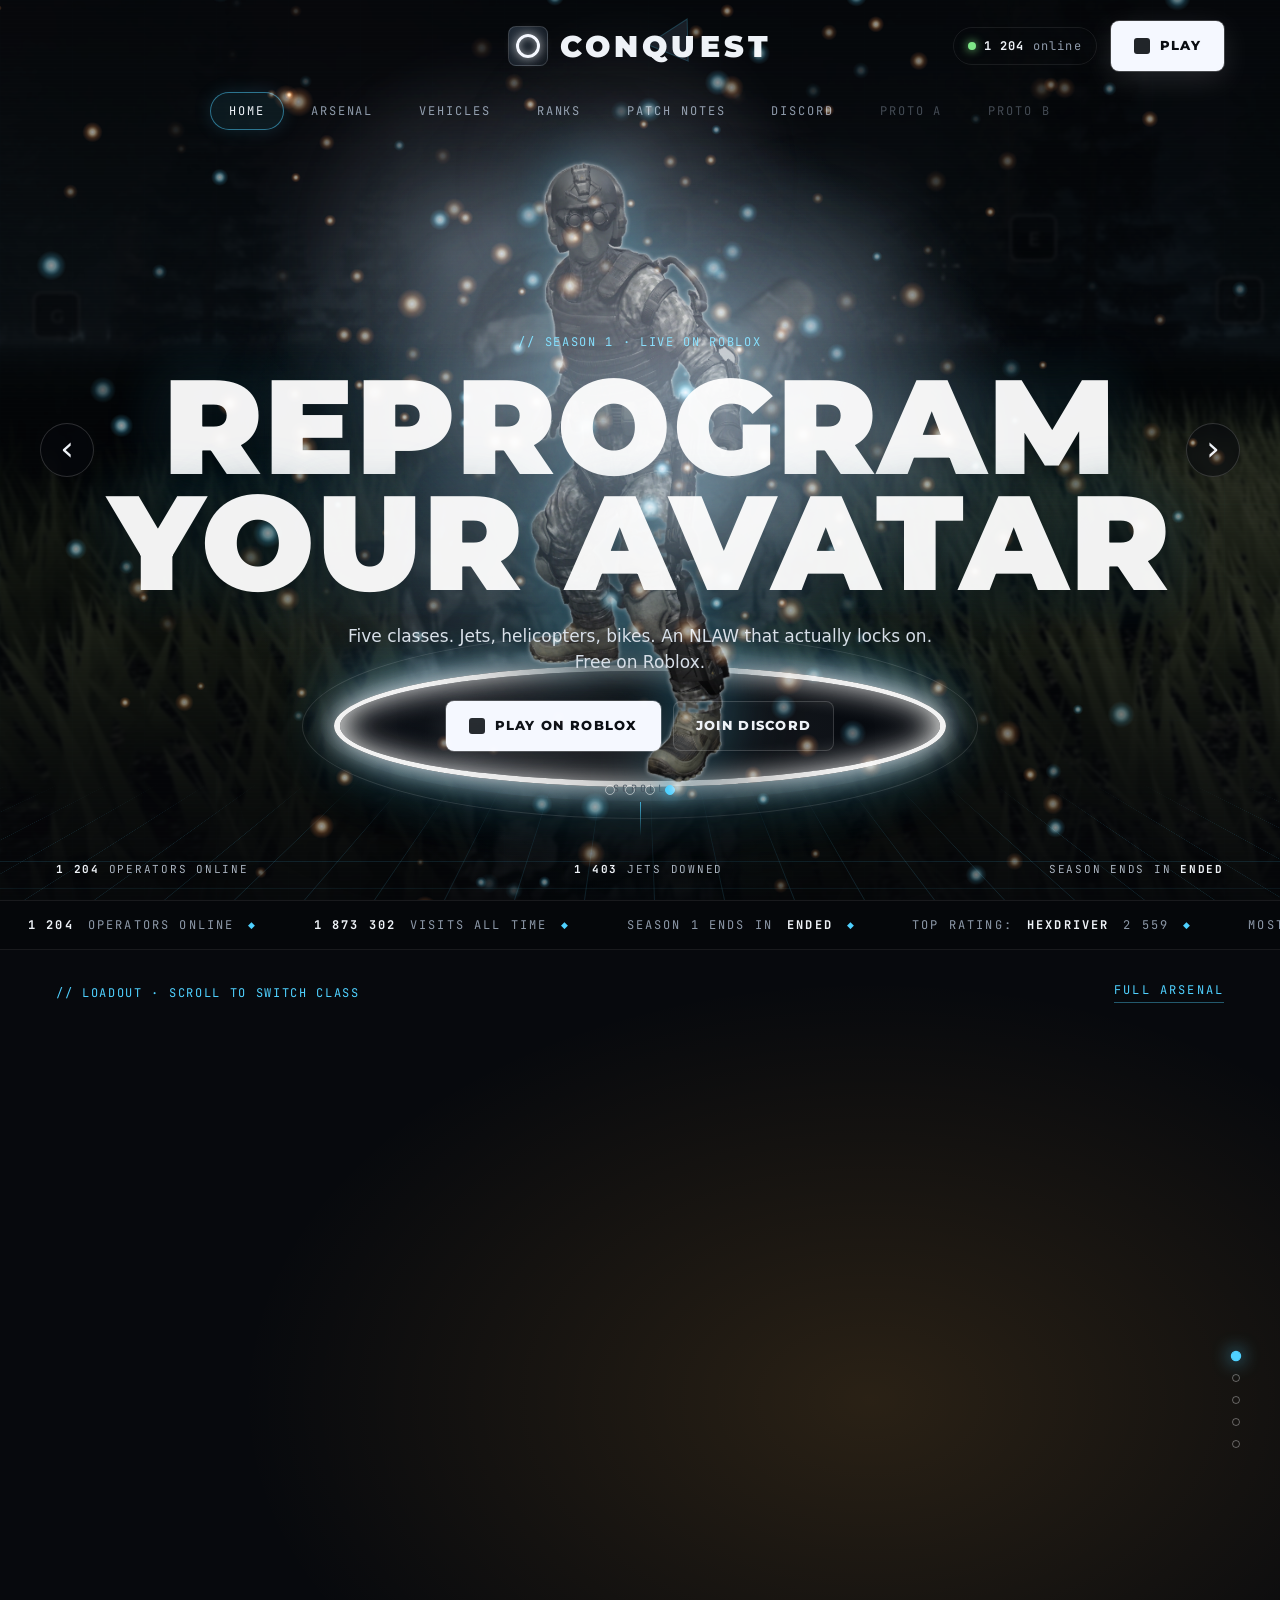
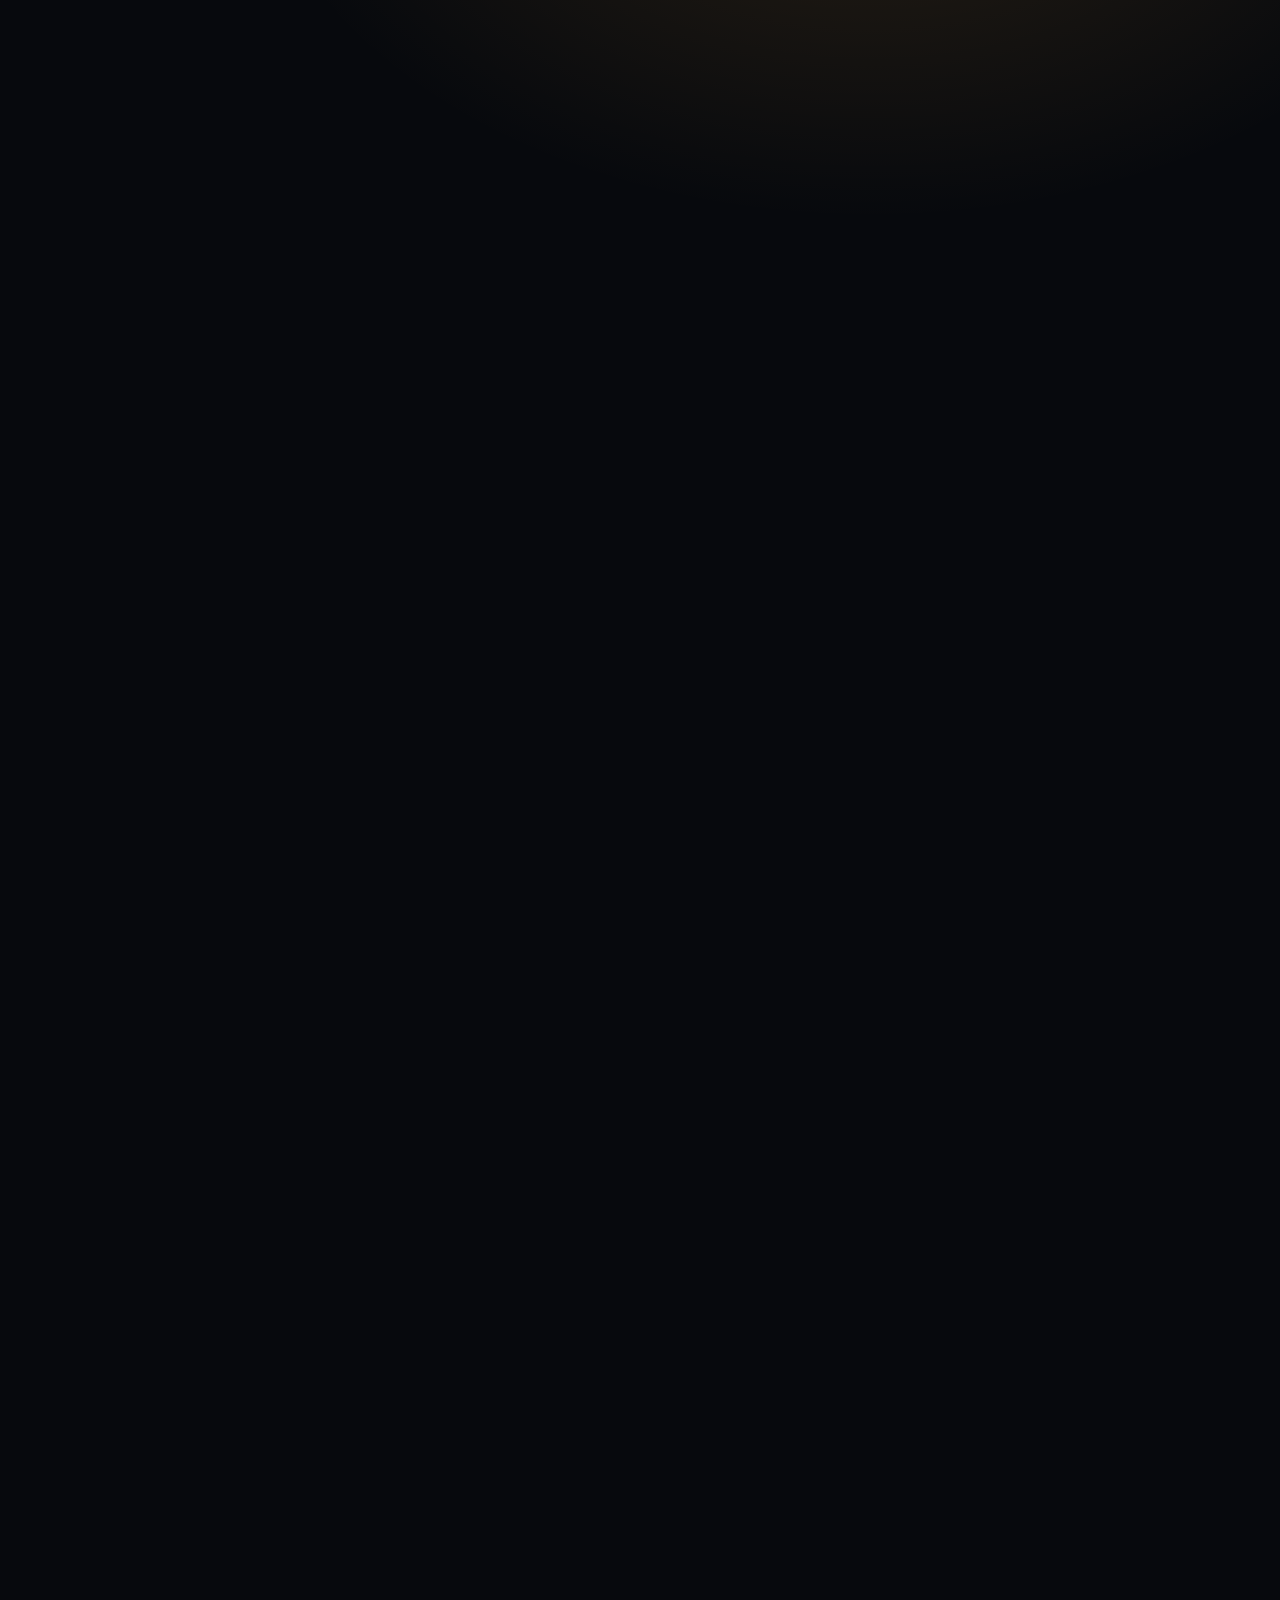
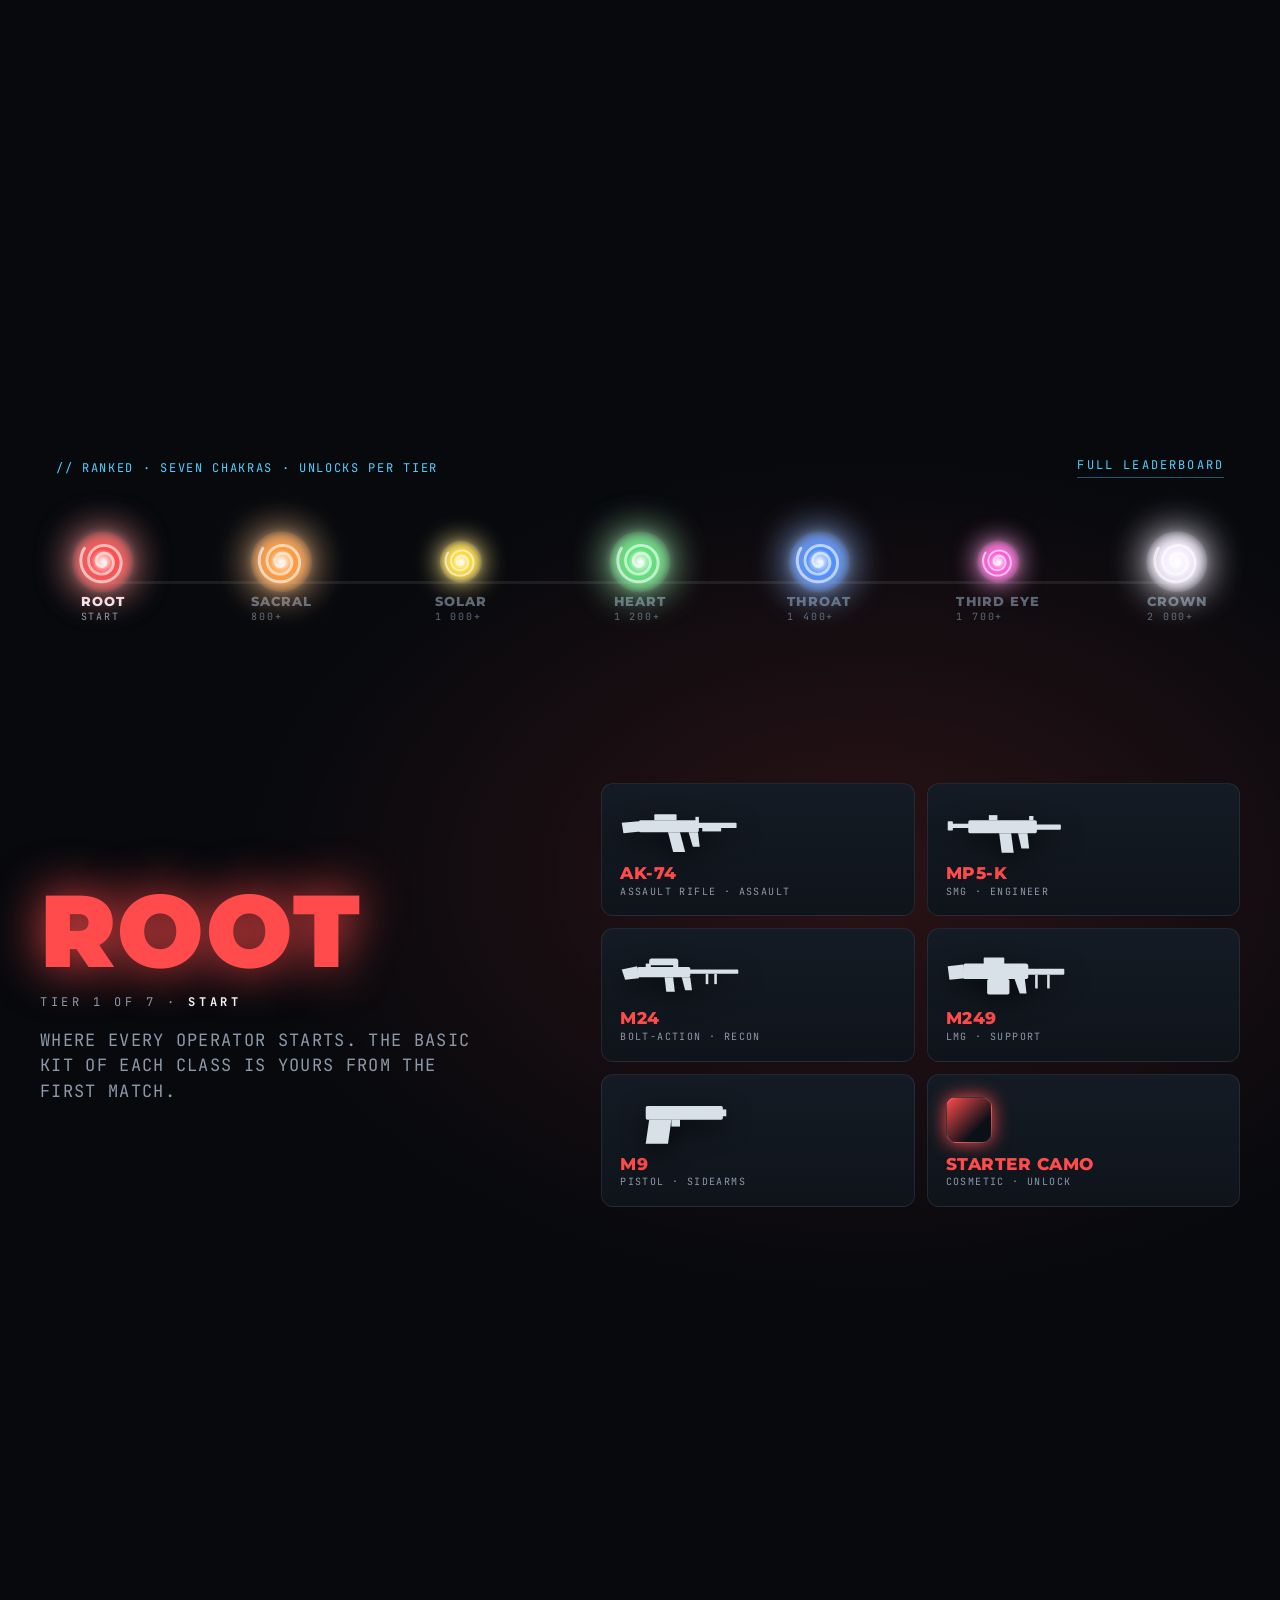
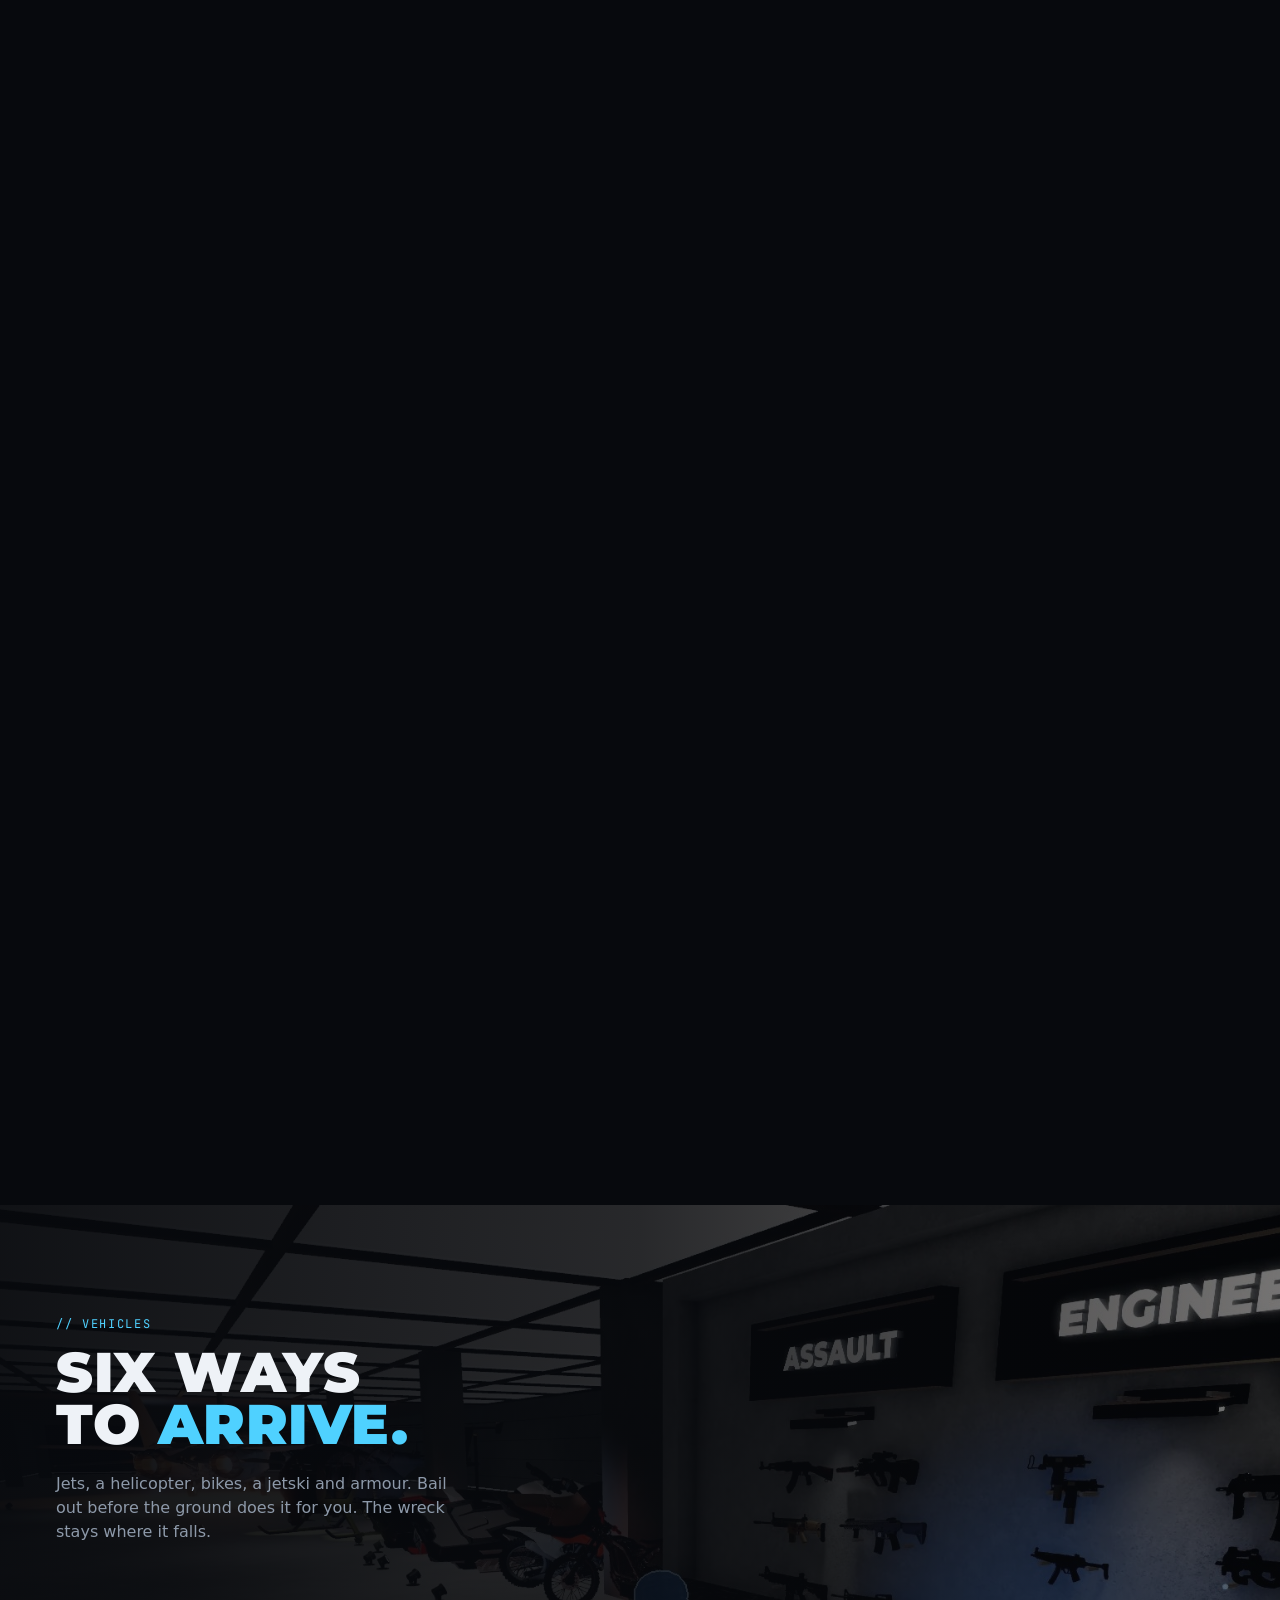
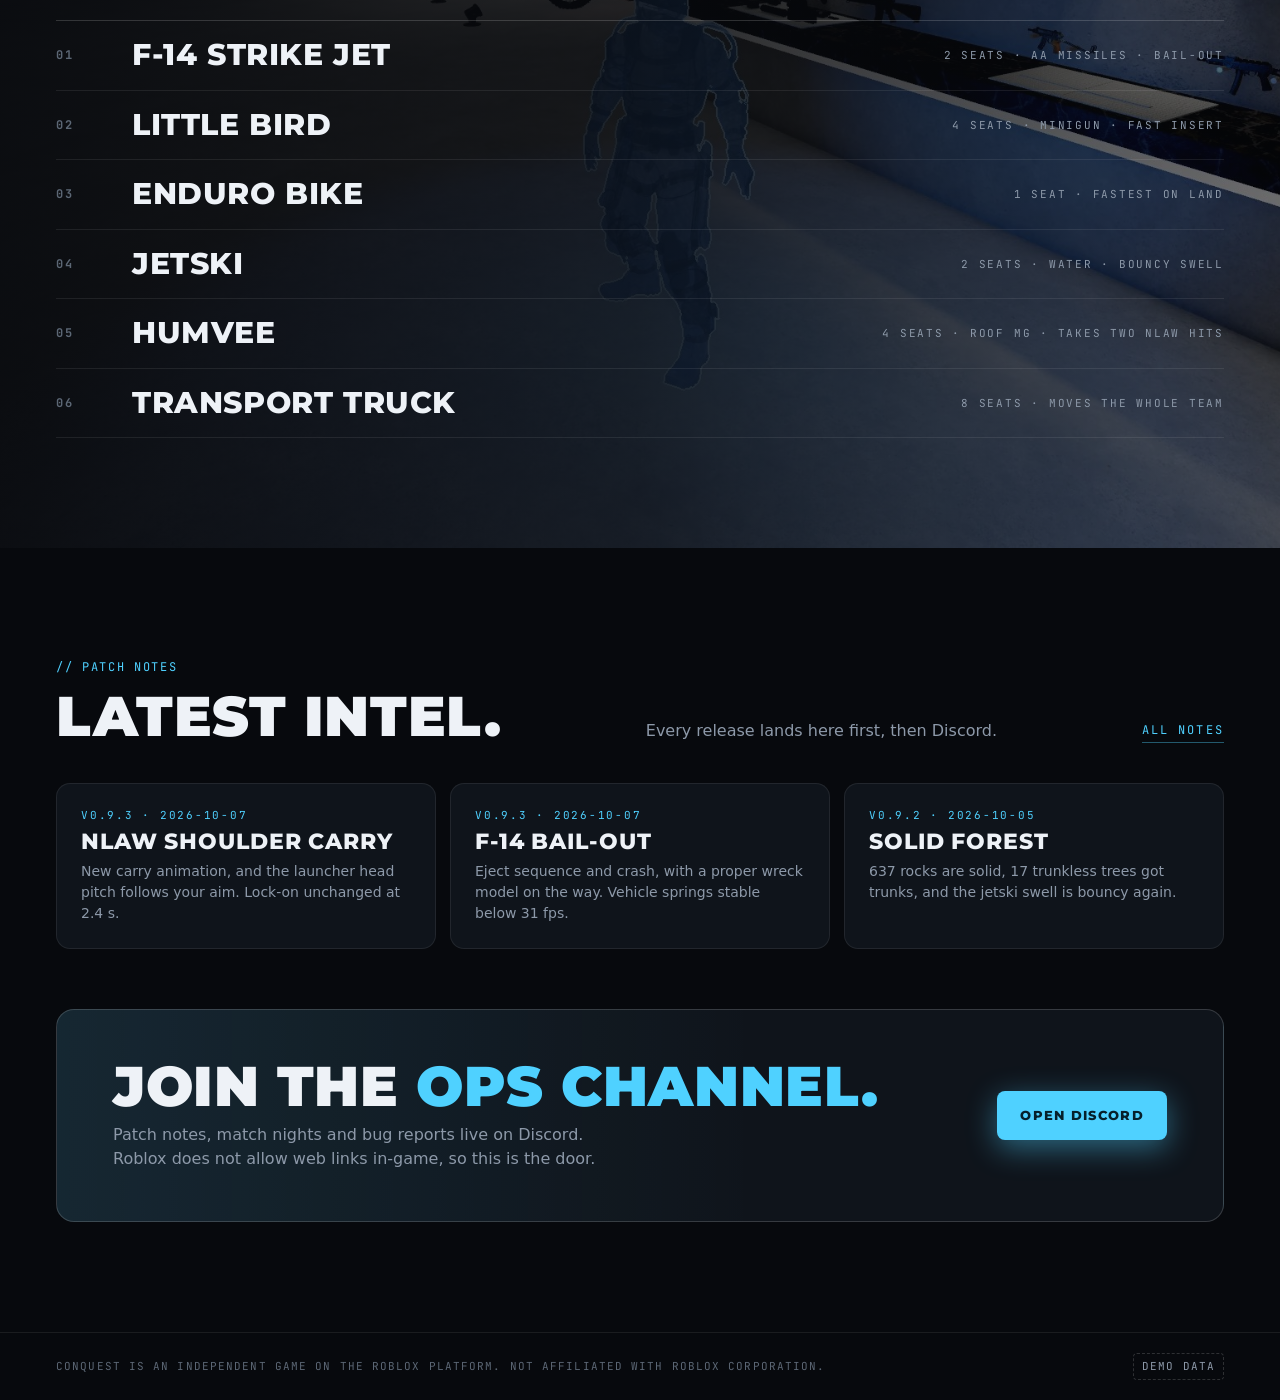
==== commit b52a710a: "Prototype C: scroll-driven class and rank stages with per-tier unlocks and world list Co-Authored-By" ====
--- a/site/c/index.html
+++ b/site/c/index.html
@@ -66,15 +66,23 @@
 
 <div class="ticker"><div class="track" id="ticker"></div></div>
 
-<section class="sec" id="classes">
-  <div class="sechead rv"><div><div class="kicker">// loadout</div><h2 style="margin-top:14px">Pick your class.</h2></div><p>Five walls in the armory, one for each role. Hover a class to see what hangs on it.</p><a class="more" href="../arsenal.html">Full arsenal</a></div>
-  <div class="posters rv" id="posters"></div>
+<section class="pin classes-pin" id="classes">
+  <div class="sticky">
+    <div class="bgtint" id="cls-tint"></div>
+    <div class="pin-head"><span class="kicker">// loadout · scroll to switch class</span><a class="more" href="../arsenal.html">Full arsenal</a></div>
+    <div id="cls-stage"></div>
+    <div class="steps" id="cls-steps"></div>
+  </div>
 </section>
 
-<section class="sec climb" id="climb">
-  <div class="sechead rv"><div><div class="kicker">// ranked</div><h2 style="margin-top:14px">The climb.</h2></div><p>Seven chakras from Root to Crown. Rating moves after every match, seasons reset with rewards.</p><a class="more" href="../ranks.html">Full leaderboard</a></div>
-  <div class="path rv" id="path"></div>
-  <div class="top3 rv" id="top3"></div>
+<section class="pin ranks-pin" id="climb">
+  <div class="sticky">
+    <div class="bgtint" id="rank-tint"></div>
+    <div class="pin-head"><span class="kicker">// ranked · seven chakras · unlocks per tier</span><a class="more" href="../ranks.html">Full leaderboard</a></div>
+    <div class="spine-h" id="spine"><div class="rail"><i id="rail-fill"></i></div><div class="orbs" id="orbs"></div></div>
+    <div id="tier-stage"></div>
+    <div class="world" id="world"></div>
+  </div>
 </section>
 
 <section class="sec hangar" id="hangar">
--- a/site/c/c.css
+++ b/site/c/c.css
@@ -184,3 +184,83 @@
 
 .still *{transition:none!important}
 .still .rv{opacity:1!important;transform:none!important}
+
+/* ---------- scroll-driven pinned sections ---------- */
+.pin{position:relative}
+.pin .sticky{position:sticky;top:0;height:100vh;overflow:hidden;background:var(--bg)}
+.classes-pin{height:calc(100vh + 5 * 75vh)}
+.ranks-pin{height:calc(100vh + 8 * 65vh)}
+.bgtint{position:absolute;inset:0;background:radial-gradient(900px 600px at 68% 50%,var(--tint,rgba(79,209,255,.12)),transparent 70%);transition:background .6s ease;pointer-events:none}
+.pin-head{position:absolute;left:56px;right:56px;top:32px;display:flex;justify-content:space-between;align-items:center;z-index:5}
+.steps{position:absolute;right:40px;top:50%;transform:translateY(-50%);display:flex;flex-direction:column;gap:14px;z-index:5}
+.steps i{display:block;width:8px;height:8px;border-radius:50%;border:1px solid rgba(255,255,255,.35);transition:.3s}
+.steps i.on{background:var(--cyan);border-color:var(--cyan);box-shadow:0 0 14px var(--cyan);transform:scale(1.3)}
+.steps i.done{background:rgba(255,255,255,.35);border-color:transparent}
+/* classes */
+.cls{position:absolute;inset:0;display:grid;grid-template-columns:1.05fr 1fr;align-items:center;gap:40px;padding:80px 120px 60px 56px;opacity:0;pointer-events:none}
+.cls.active{opacity:1;pointer-events:auto}
+.cls-name{will-change:transform,opacity,filter}
+.cls-name small{display:block;font:700 12px var(--mono);letter-spacing:.3em;text-transform:uppercase;color:var(--pc);margin-bottom:18px}
+.cls-name h2{font-size:clamp(64px,8.6vw,146px);line-height:.88;color:#fff;text-shadow:0 20px 60px rgba(0,0,0,.7)}
+.cls-name p{margin:26px 0 0;color:var(--muted);max-width:480px;font-size:17px}
+.cls-stats{display:flex;flex-direction:column;gap:10px;margin-top:28px;max-width:440px}
+.cls-stats .statrow{grid-template-columns:90px 1fr 50px}
+.cls-stats .bar i{background:linear-gradient(90deg,var(--pc),#fff);box-shadow:0 0 12px var(--pc)}
+.cls-weapons{position:relative;height:62vh}
+.wpn{position:absolute;left:0;right:0;top:0;display:flex;align-items:center;gap:22px;will-change:transform,opacity,filter;color:#e4eaf1}
+.wpn svg{width:clamp(150px,13vw,230px);height:auto;flex:none;filter:drop-shadow(0 18px 26px rgba(0,0,0,.75)) drop-shadow(0 0 12px var(--pc))}
+.wpn b{display:block;font:800 22px/1 var(--display);letter-spacing:.04em}
+.wpn span{font:11px var(--mono);letter-spacing:.14em;text-transform:uppercase;color:var(--muted)}
+.wpn .lk{margin-left:auto;font:10px var(--mono);letter-spacing:.14em;text-transform:uppercase;color:var(--pc);border:1px solid var(--pc);padding:4px 8px;border-radius:4px;opacity:.85}
+/* ranks */
+.spine-h{position:absolute;left:56px;right:56px;top:120px;height:120px;z-index:4}
+.spine-h .rail{position:absolute;left:4%;right:4%;top:36px;height:3px;background:rgba(255,255,255,.08);border-radius:2px;overflow:hidden}
+.spine-h .rail i{display:block;height:100%;width:0;background:linear-gradient(90deg,#ff4b4b,#ff9a3c,#ffd93b,#5fe07a,#4f8dff,#ff5ad6,#f4ecff);box-shadow:0 0 16px rgba(255,255,255,.5);transition:width .15s linear}
+.spine-h .orbs{position:absolute;inset:0}
+.spine-h .orb{position:absolute;top:36px;transform:translate(-50%,-50%);display:flex;flex-direction:column;align-items:center;gap:10px;font:10px var(--mono);letter-spacing:.18em;text-transform:uppercase;color:var(--dim);transition:.35s}
+.spine-h .orb svg{filter:drop-shadow(0 0 14px var(--tc)) drop-shadow(0 0 3px rgba(255,255,255,.8));transition:transform .35s,opacity .35s;opacity:.35}
+.spine-h .orb.lit svg{opacity:1}
+.spine-h .orb.on svg{transform:scale(1.45)}
+.spine-h .orb.on,.spine-h .orb.lit{color:var(--muted)}
+.spine-h .orb.on b{color:var(--text)}
+.spine-h .orb b{display:block;font:800 13px/1.2 var(--display);letter-spacing:.08em;color:var(--dim)}
+.tier{position:absolute;left:56px;right:56px;top:300px;bottom:60px;display:grid;grid-template-columns:1fr 1.25fr;gap:50px;align-items:center;opacity:0;transform:translateY(30px);transition:opacity .45s ease,transform .45s ease;pointer-events:none}
+.tier.active{opacity:1;transform:none;pointer-events:auto}
+.tier .big{font:900 clamp(60px,8vw,136px)/.88 var(--display);text-transform:uppercase;color:var(--tc);text-shadow:0 0 50px var(--tc)}
+.tier .thr{font:12px var(--mono);letter-spacing:.3em;text-transform:uppercase;color:var(--muted);margin:18px 0 0}
+.tier .thr b{color:var(--text)}
+.tier p{color:var(--muted);max-width:460px;font-size:17px;margin:18px 0 0}
+.unlocks{display:grid;grid-template-columns:repeat(3,1fr);gap:12px}
+.ul{padding:18px 18px 16px;border-radius:12px;border:1px solid var(--line);background:linear-gradient(180deg,var(--panel2),var(--panel));opacity:0;transform:translateY(24px);transition:opacity .5s ease,transform .5s ease}
+.tier.active .ul{opacity:1;transform:none}
+.tier.active .ul:nth-child(2){transition-delay:.08s}.tier.active .ul:nth-child(3){transition-delay:.16s}.tier.active .ul:nth-child(4){transition-delay:.24s}.tier.active .ul:nth-child(5){transition-delay:.32s}.tier.active .ul:nth-child(6){transition-delay:.4s}
+.ul .sil{height:54px;display:flex;align-items:center;color:#d8e0e8}
+.ul .sil svg{width:120px;height:auto;filter:drop-shadow(0 8px 12px rgba(0,0,0,.6))}
+.ul .cos{height:54px;display:flex;align-items:center}
+.ul .cos i{width:46px;height:46px;border-radius:10px;background:linear-gradient(135deg,var(--tc),transparent 70%),#0b1017;border:1px solid var(--line2);box-shadow:0 0 18px var(--tc)}
+.ul b{display:block;font:800 17px/1.1 var(--display);letter-spacing:.03em;margin-top:8px}
+.ul span{font:10px var(--mono);letter-spacing:.14em;text-transform:uppercase;color:var(--muted)}
+.world{position:absolute;left:56px;right:56px;top:280px;bottom:50px;opacity:0;transform:translateY(30px);transition:opacity .5s ease,transform .5s ease;pointer-events:none;display:grid;grid-template-columns:1fr 1.5fr;gap:50px;align-items:center}
+.world.active{opacity:1;transform:none;pointer-events:auto}
+.world h2{font-size:clamp(56px,7vw,120px);line-height:.88}
+.world h2 em{font-style:normal;color:var(--cyan)}
+.world p{color:var(--muted);max-width:440px;font-size:17px;margin:20px 0 26px}
+.world .panel{padding:4px 8px 0;max-height:62vh;overflow:hidden}
+.world table.lb td{padding:10px 14px}
+@media (max-width:1280px){.cls{padding:80px 70px 40px 40px}.tier,.world{left:40px;right:40px}.unlocks{grid-template-columns:repeat(2,1fr)}}
+@media (max-width:860px){
+  .pin{height:auto!important}.pin .sticky{position:static;height:auto;overflow:visible;padding:60px 0 20px}
+  .pin-head{position:static;padding:0 16px 20px;flex-direction:column;align-items:flex-start;gap:10px}
+  .steps,.bgtint{display:none}
+  .cls{position:static;display:block;opacity:1;padding:20px 16px 40px;pointer-events:auto}
+  .cls-name{transform:none!important;opacity:1!important;filter:none!important}
+  .cls-weapons{height:auto;display:flex;flex-direction:column;gap:12px;margin-top:20px}
+  .wpn{position:static;transform:none!important;opacity:1!important;filter:none!important}
+  .wpn svg{width:110px}
+  .spine-h{position:static;height:auto;display:grid;grid-template-columns:repeat(4,1fr);gap:16px;padding:0 16px 24px}
+  .spine-h .rail{display:none}.spine-h .orbs{position:static;display:contents}.spine-h .orb{position:static;transform:none}.spine-h .orb svg{opacity:1}
+  .tier{position:static;display:block;opacity:1;transform:none;padding:20px 16px 36px;pointer-events:auto}
+  .unlocks{grid-template-columns:repeat(2,1fr);margin-top:20px}
+  .world{position:static;display:block;opacity:1;transform:none;padding:20px 16px;pointer-events:auto}
+  .world .panel{max-height:none}
+}
